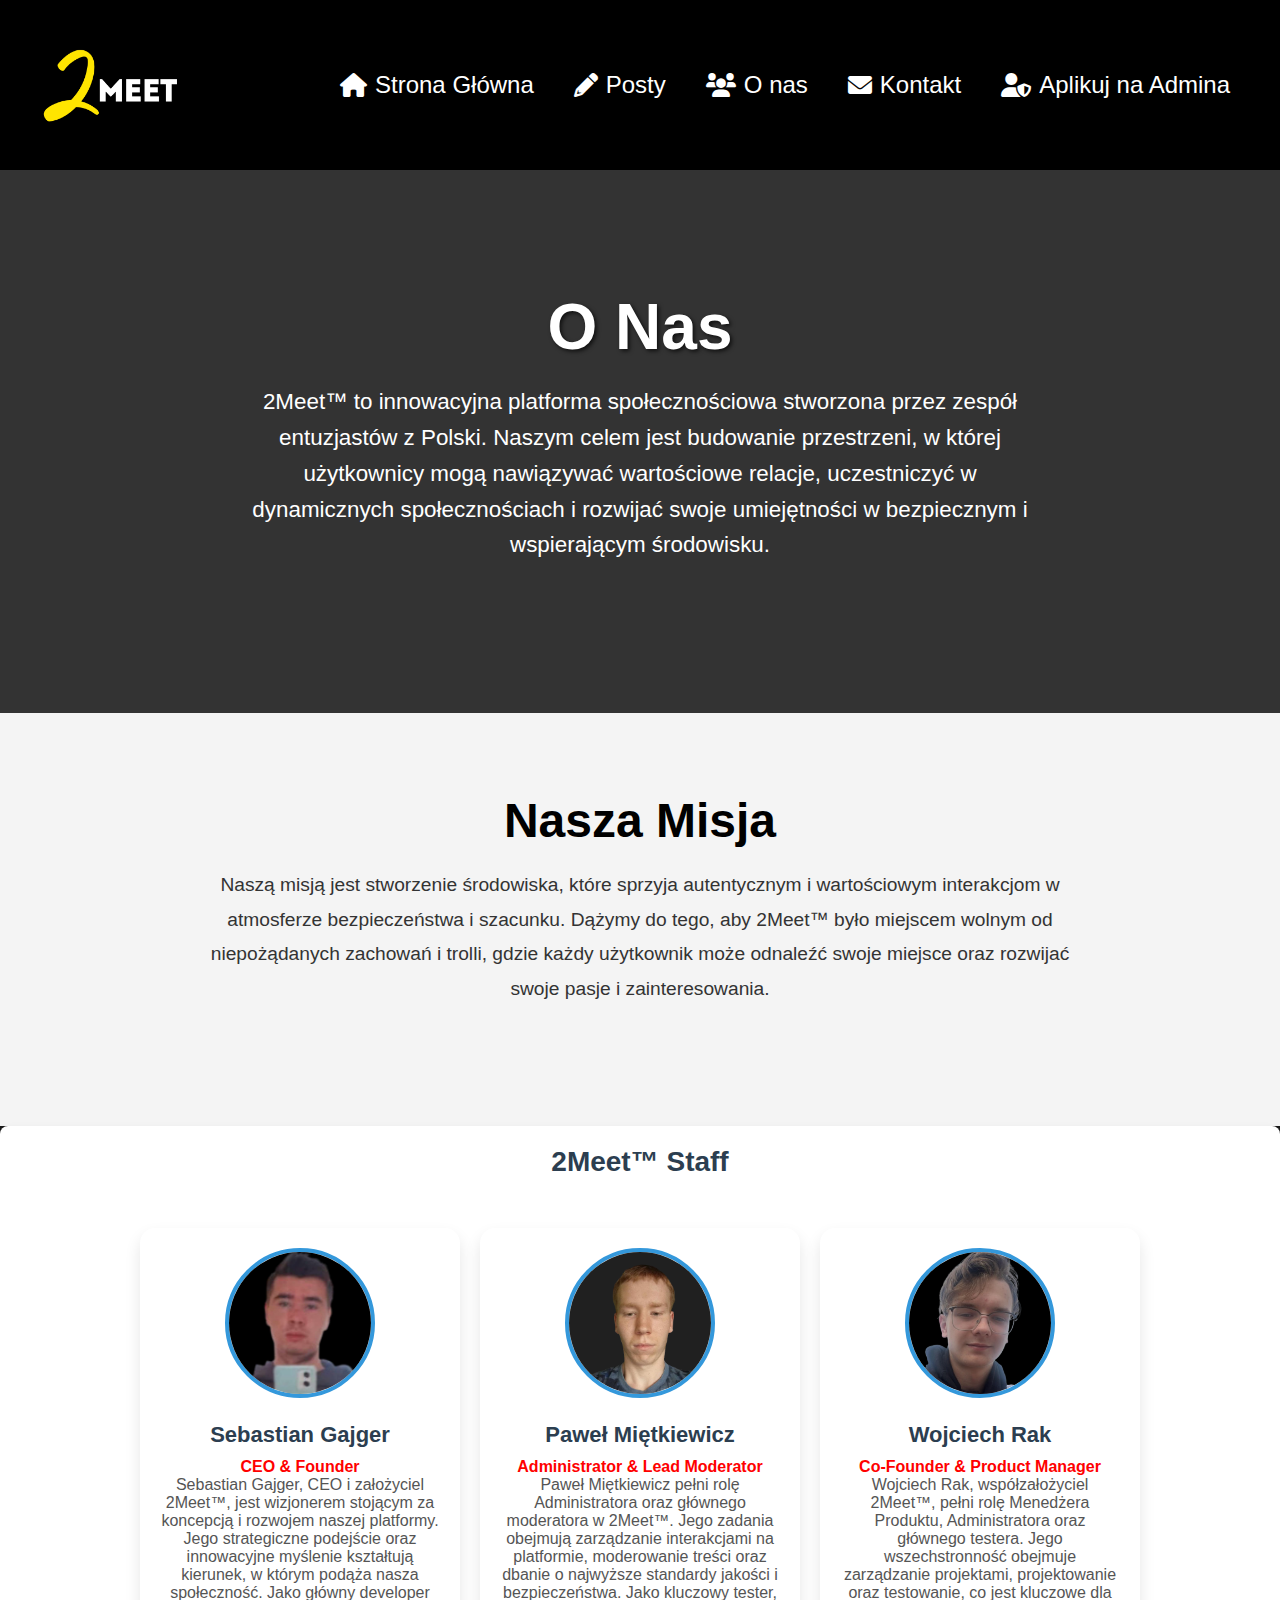
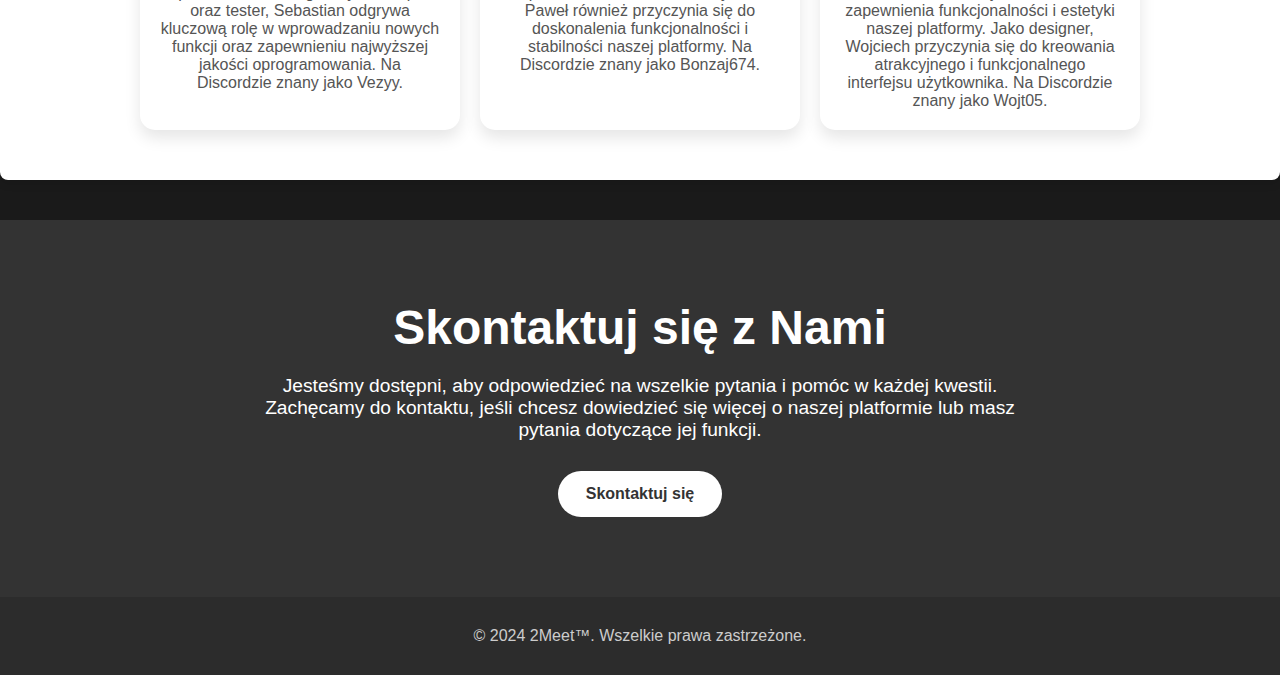
==== About.html @ 6ebbcd2a "About Update" ====
<!DOCTYPE html>
<html lang="pl">

<head>
    <meta charset="UTF-8">
    <meta name="viewport" content="width=device-width, initial-scale=1.0">
    <meta name="description"
        content="2Meet™ to innowacyjna platforma społecznościowa stworzona przez zespół entuzjastów z Polski. Budujemy przestrzeń, gdzie użytkownicy mogą nawiązywać wartościowe relacje i rozwijać swoje umiejętności.">
    <meta name="keywords" content="2Meet, platforma społecznościowa, społeczność, rozwój umiejętności, Polska">
    <title>2Meet™ - O nas</title>
    <link rel="icon" href="IMAGES/2Meet/android-chrome-512x512.png">
    <link rel="stylesheet" href="CSS/2Meet.css">
    <script src="JS/2Meet.js" defer></script>
    <!-- Font Awesome CDN -->
    <link rel="stylesheet" href="https://cdnjs.cloudflare.com/ajax/libs/font-awesome/6.0.0-beta3/css/all.min.css">
</head>

<body>

    <!-- Web Loader -->
    <div id="preloader">
        <div class="spinner"></div>
    </div>

    <header>
        <div class="container">
            <div class="logo-nav-container">
                <img src="IMAGES/2Meet/2Meet.png" alt="Logo 2Meet™" class="logo">
                <nav>
                    <button class="nav-toggle" aria-label="Otwórz menu">
                        <span class="nav-toggle-icon">
                            <i class="fas fa-bars open-icon"></i>
                            <i class="fas fa-times close-icon"></i>
                        </span>
                    </button>
                    <ul class="nav-menu">
                        <li><a href="index.html"><i class="fas fa-home"></i> Strona Główna</a></li>
                        <li><a href="Posts.html"><i class="fas fa-pencil-alt"></i> Posty</a></li>
                        <li><a href="About.html"><i class="fas fa-users"></i> O nas</a></li>
                        <li><a href="Error.html"><i class="fas fa-envelope"></i> Kontakt</a></li>
                        <li><a href="Error.html"><i class="fas fa-user-shield"></i> Aplikuj na Admina</a></li>
                    </ul>
                </nav>
            </div>
        </div>
    </header>

    <main>
        <section class="about-header">
            <h1>O Nas</h1>
            <p>2Meet™ to innowacyjna platforma społecznościowa stworzona przez zespół entuzjastów z Polski. Naszym celem
                jest budowanie przestrzeni, w której użytkownicy mogą nawiązywać wartościowe relacje, uczestniczyć w
                dynamicznych społecznościach i rozwijać swoje umiejętności w bezpiecznym i wspierającym środowisku.</p>
        </section>

        <section class="about-section">
            <h2>Nasza Misja</h2>
            <p>Naszą misją jest stworzenie środowiska, które sprzyja autentycznym i wartościowym interakcjom w
                atmosferze bezpieczeństwa i szacunku. Dążymy do tego, aby 2Meet™ było miejscem wolnym od niepożądanych
                zachowań i trolli, gdzie każdy użytkownik może odnaleźć swoje miejsce oraz rozwijać swoje pasje i
                zainteresowania.</p>
        </section>

        <section class="team">

            <div class="Staff">
                <h2>2Meet™ Staff</h2>
            </div>

            <div class="team-member">
                <img src="IMAGES/2Meet/Authors/Vezyy.png" alt="Sebastian Gajger" title="Sebastian Gajger">
                <h3>Sebastian Gajger</h3>
                <p style="color: red;">CEO & Founder</p>
                <p>Sebastian Gajger, CEO i założyciel 2Meet™, jest wizjonerem stojącym za koncepcją i rozwojem naszej platformy. Jego strategiczne podejście oraz innowacyjne myślenie kształtują kierunek, w którym podąża nasza społeczność. Jako główny developer oraz tester, Sebastian odgrywa kluczową rolę w wprowadzaniu nowych funkcji oraz zapewnieniu najwyższej jakości oprogramowania. Na Discordzie znany jako Vezyy.</p>
            </div>
            
            <div class="team-member">
                <img src="IMAGES/2Meet/Authors/Bonc.png" alt="Paweł Miętkiewicz" title="Paweł Miętkiewicz">
                <h3>Paweł Miętkiewicz</h3>
                <p style="color: red;">Administrator & Lead Moderator</p>
                <p>Paweł Miętkiewicz pełni rolę Administratora oraz głównego moderatora w 2Meet™. Jego zadania obejmują zarządzanie interakcjami na platformie, moderowanie treści oraz dbanie o najwyższe standardy jakości i bezpieczeństwa. Jako kluczowy tester, Paweł również przyczynia się do doskonalenia funkcjonalności i stabilności naszej platformy. Na Discordzie znany jako Bonzaj674.</p>
            </div>
            
            <div class="team-member">
                <img src="IMAGES/2Meet/Authors/Wojt05.png" alt="Wojciech Rak" title="Wojciech Rak">
                <h3>Wojciech Rak</h3>
                <p style="color: red;">Co-Founder & Product Manager</p>
                <p>Wojciech Rak, współzałożyciel 2Meet™, pełni rolę Menedżera Produktu, Administratora oraz głównego testera. Jego wszechstronność obejmuje zarządzanie projektami, projektowanie oraz testowanie, co jest kluczowe dla zapewnienia funkcjonalności i estetyki naszej platformy. Jako designer, Wojciech przyczynia się do kreowania atrakcyjnego i funkcjonalnego interfejsu użytkownika. Na Discordzie znany jako Wojt05.</p>
            </div>
            
        </section>

        <section class="contact">
            <h2>Skontaktuj się z Nami</h2>
            <p>Jesteśmy dostępni, aby odpowiedzieć na wszelkie pytania i pomóc w każdej kwestii. Zachęcamy do kontaktu,
                jeśli chcesz dowiedzieć się więcej o naszej platformie lub masz pytania dotyczące jej funkcji.</p>
            <a href="Error.html" class="btn-primary">Skontaktuj się</a>
        </section>
    </main>

    <footer>
        <div class="container">
            <div class="footer-content">
                <p>&copy; 2024 2Meet™. Wszelkie prawa zastrzeżone.</p>
            </div>
        </div>
    </footer>
</body>

</html>
---- CSS/2Meet.css ----
@keyframes pulse {
    0% {
        transform: scale(1);
        opacity: 0.8;
    }

    50% {
        transform: scale(1.05);
        opacity: 1;
    }

    100% {
        transform: scale(1);
        opacity: 0.8;
    }
}

.logo {
    max-width: 140px;
    border-radius: 15px;
    /* Zaokrąglenie rogów logo */
    box-shadow: 0 4px 8px rgba(0, 0, 0, 0.3);
    /* Cień dla logo */
    margin-left: 20px;
    /* Odstęp od lewej krawędzi */
    animation: pulse 2s infinite;
    /* Dodanie animacji pulsowania */
}


/* Resetowanie marginesów i paddingów */
* {
    margin: 0;
    padding: 0;
    box-sizing: border-box;
}

body {
    font-family: 'Segoe UI', Tahoma, Geneva, Verdana, sans-serif;
    color: #fff;
    background-color: #1a1a1a;
}

/* Header */
header {
    background-color: #000000;
    /* Czerwony kolor */
    padding: 15px 20px;
    /* Dodano padding z lewej i prawej strony */
    color: #fff;
    position: relative;
}

.logo-nav-container {
    display: flex;
    align-items: center;
    justify-content: space-between;
}

.logo {
    max-width: 140px;
    border-radius: 15px;
    /* Zaokrąglenie rogów logo */
    box-shadow: 0 4px 8px rgba(0, 0, 0, 0.3);
    /* Cień dla logo */
    margin-left: 20px;
    /* Odstęp od lewej krawędzi */
}

nav {
    position: relative;
}

.nav-toggle {
    display: none;
    background: none;
    border: none;
    cursor: pointer;
    padding: 10px;
    font-size: 1.5em;
    color: #fff;
    transition: color 0.3s ease;
}

.nav-toggle:hover {
    color: #ff3b3b;
    /* Kolor ikony przy najechaniu */
}

.nav-toggle-icon {
    display: flex;
    align-items: center;
    justify-content: center;
    width: 40px;
    height: 40px;
}

.nav-menu {
    display: flex;
    gap: 20px;
    list-style: none;
}

.nav-menu li {
    margin: 0;
}

.nav-menu a {
    color: #fff;
    text-decoration: none;
    font-weight: 500;
    display: flex;
    align-items: center;
    gap: 8px;
    transition: color 0.3s ease, background-color 0.3s ease;
    padding: 10px;
    border-radius: 8px;
}

.nav-menu a:hover {
    color: #fff;
    background-color: rgba(255, 255, 255, 0.2);
}

/* Hero Section */
.hero {
    background-image: url('../IMAGES/hero-bg.jpg');
    /* Dodaj własne tło */
    background-size: cover;
    background-position: center;
    color: #fff;
    text-align: center;
    padding: 100px 20px;
    position: relative;
    overflow: hidden;
}

.hero-content h1 {
    font-size: 3.5em;
    margin-bottom: 20px;
    font-weight: 700;
}

.hero-content p {
    font-size: 1.3em;
    margin-bottom: 30px;
    line-height: 1.5;
}

.btn-primary {
    background-color: #e50914;
    color: #fff;
    padding: 15px 30px;
    text-decoration: none;
    border-radius: 50px;
    font-weight: 600;
    transition: background-color 0.3s ease, transform 0.3s ease;
}

.btn-primary:hover {
    background-color: #b7082f;
    transform: scale(1.05);
}

/* Features Section */
.features {
    padding: 60px 20px;
    background-color: #2c2c2c;
}

.features .feature {
    margin-bottom: 40px;
    padding: 30px;
    background-color: #3d3d3d;
    border-radius: 15px;
    transition: background-color 0.3s ease, transform 0.3s ease;
}

.features .feature img {
    width: 100%;
    height: auto;
    border-radius: 15px;
    margin-bottom: 20px;
}

.features h2 {
    color: #e50914;
    margin-bottom: 15px;
    font-size: 1.8em;
}

.features .feature:hover {
    background-color: #4d4d4d;
    transform: translateY(-5px);
}

/* CTA Section */
.cta {
    background-color: #e50914;
    color: #fff;
    text-align: center;
    padding: 60px 20px;
}

.cta a {
    background-color: #fff;
    color: #e50914;
    padding: 12px 24px;
    text-decoration: none;
    border-radius: 50px;
    font-weight: 600;
    transition: background-color 0.3s ease, transform 0.3s ease;
}

.cta a:hover {
    background-color: #f5f5f5;
    transform: scale(1.05);
}

/* Footer */
footer {
    background-color: #2c2c2c;
    color: #ccc;
    text-align: center;
    padding: 30px 20px;
}

.footer-content {
    max-width: 1200px;
    margin: 0 auto;
}

footer a {
    color: #e50914;
    text-decoration: none;
}

footer a:hover {
    text-decoration: underline;
}

/* Nav Toggle Styles */
.nav-toggle {
    display: block;
    background: none;
    border: none;
    cursor: pointer;
    padding: 10px;
    font-size: 1.5em;
    color: #fff;
    transition: color 0.3s ease;
    position: relative;
    z-index: 1001;
    /* Nad innymi elementami */
}

.nav-toggle .close-icon {
    display: none;
}

.nav-toggle.active .open-icon {
    display: none;
}

.nav-toggle.active .close-icon {
    display: inline;
}

/* Fullscreen Menu */
.nav-menu {
    display: none;
    flex-direction: column;
    gap: 10px;
    background-color: rgba(0, 0, 0, 0.9);
    position: fixed;
    top: 0;
    left: 0;
    width: 100%;
    height: 100%;
    justify-content: center;
    align-items: center;
    border-radius: 0;
    padding: 20px;
    box-shadow: none;
    transition: opacity 0.3s ease, transform 0.3s ease;
    opacity: 0;
    transform: translateY(-20px);
    z-index: 1000;
}

.nav-menu.active {
    display: flex;
    opacity: 1;
    transform: translateY(0);
}

.nav-menu a {
    color: #fff;
    text-decoration: none;
    font-weight: 500;
    display: flex;
    align-items: center;
    gap: 8px;
    transition: color 0.3s ease;
    padding: 10px;
    font-size: 1.5em;
}

.nav-menu a:hover {
    color: #ffeb3b;
}

/* Responsywność */
@media (min-width: 769px) {
    .nav-menu {
        display: flex;
        flex-direction: row;
        background-color: transparent;
        position: relative;
        width: auto;
        height: auto;
        justify-content: flex-end;
        align-items: center;
        opacity: 1;
        transform: none;
        box-shadow: none;
        gap: 20px;
    }

    .nav-toggle {
        display: none;
    }
}

/* ******************************************************************************************* */
/* Post Website */
/* ******************************************************************************************* */

/* Post Section */
.posts {
    padding: 60px 20px;
    background-color: #2c2c2c;
    color: #fff;
}

.posts h1 {
    text-align: center;
    font-size: 2.5em;
    margin-bottom: 40px;
    color: #e50914;
}

.post {
    background-color: #3d3d3d;
    border-radius: 10px;
    padding: 20px;
    margin-bottom: 20px;
    box-shadow: 0 4px 8px rgba(0, 0, 0, 0.3);
    transition: background-color 0.3s ease, transform 0.3s ease;
}

.post:hover {
    background-color: #4d4d4d;
    transform: translateY(-5px);
}

.post-header {
    display: flex;
    align-items: center;
    margin-bottom: 15px;
}

.post-header .avatar {
    width: 50px;
    height: 50px;
    border-radius: 50%;
    margin-right: 15px;
}

.post-header h2 {
    font-size: 1.2em;
    margin-bottom: 5px;
    color: #fff;
}

.post-header p {
    font-size: 0.9em;
    color: #bbb;
}

.post-content {
    margin-bottom: 15px;
}

.post-content p {
    font-size: 1em;
    line-height: 1.6;
}

.post-footer {
    display: flex;
    justify-content: flex-end;
    gap: 15px;
}

/* Style dla linków jako przyciski */
.btn-link {
    display: inline-flex;
    align-items: center;
    background-color: #e50914; /* Kolor przycisku */
    color: #fff;
    text-decoration: none;
    padding: 10px 20px;
    border-radius: 5px;
    font-size: 1em;
    font-weight: 600;
    transition: background-color 0.3s ease, transform 0.3s ease;
    margin: 5px;
    text-align: center;
    border: none;
}

.btn-link i.icon {
    font-size: 1.2em; /* Zwiększa rozmiar ikony */
    margin-right: 8px; /* Odstęp między ikoną a tekstem */
    transition: color 0.3s ease;
}

.btn-link:hover {
    background-color: #b7082f; /* Kolor przycisku przy najechaniu */
    transform: scale(1.05);
}

.btn-link:hover i.icon {
    color: #ffeb3b; /* Kolor ikony przy najechaniu */
}

/* ******************************************************************************************* */
/* Loading Website */
/* ******************************************************************************************* */

/* Stylizacja preloadera */
#preloader {
    position: fixed;
    top: 0;
    left: 0;
    width: 100%;
    height: 100%;
    background-color: #1a1a1a; /* Tło preloadera */
    display: flex;
    align-items: center;
    justify-content: center;
    z-index: 1000; /* Zapewnia, że preloader jest na wierzchu */
}

/* Animacja spinnera */
.spinner {
    border: 8px solid #f3f3f3; /* Kolor tła spinnera */
    border-top: 8px solid #e50914; /* Kolor obwódki spinnera */
    border-radius: 50%;
    width: 50px;
    height: 50px;
    animation: spin 1s linear infinite;
}

/* Animacja spinnera */
@keyframes spin {
    0% { transform: rotate(0deg); }
    100% { transform: rotate(360deg); }
}

/* ******************************************************************************************* */
/* O nas */
/* ******************************************************************************************* */

/* Nagłówek strony O nas */
.about-header {
    background: #333; /* Ciemny szary background */
    color: #fff;
    text-align: center;
    padding: 120px 20px;
    position: relative;
}

.about-header h1 {
    font-size: 4em;
    margin-bottom: 20px;
    font-weight: 700;
    text-shadow: 2px 2px 4px rgba(0, 0, 0, 0.7);
}

.about-header p {
    font-size: 1.4em;
    margin: 0 auto 30px auto;
    line-height: 1.6;
    max-width: 800px;
    padding: 0 10px;
}

/* Sekcje O nas */
.about-section {
    padding: 80px 20px;
    background-color: #f4f4f4; /* Jasny szary background */
    color: #333;
    text-align: center;
}

.about-section h2 {
    font-size: 3em;
    margin-bottom: 20px;
    color: #000; /* Czarny tekst */
}

.about-section p {
    font-size: 1.2em;
    line-height: 1.8;
    margin: 0 auto 40px auto;
    max-width: 900px;
    padding: 0 15px;
}

/* Sekcja zespołu */
.team {
    display: flex;
    flex-wrap: wrap;
    gap: 20px;
    justify-content: center;
    padding: 40px 20px;
    background-color: #f4f4f4; /* Jasny szary background */
}

.team-member {
    background-color: #fff;
    border-radius: 15px;
    padding: 20px;
    text-align: center;
    flex: 1;
    max-width: 320px;
    box-shadow: 0 8px 16px rgba(0, 0, 0, 0.1);
    transition: transform 0.3s ease, box-shadow 0.3s ease;
}

.team-member:hover {
    transform: translateY(-10px);
    box-shadow: 0 12px 24px rgba(0, 0, 0, 0.2);
}

.team-member img {
    width: 120px;
    height: 120px;
    border-radius: 50%;
    margin-bottom: 15px;
    border: 4px solid #333; /* Ciemnoszare obramowanie */
}

.team-member h3 {
    font-size: 1.6em;
    margin-bottom: 10px;
    color: #000; /* Czarny tekst */
}

.team-member p {
    font-size: 1.1em;
    color: #666; /* Ciemnoszary tekst */
}

/* Sekcja kontaktowa */
.contact {
    text-align: center;
    padding: 80px 20px;
    background-color: #333; /* Ciemny szary background */
    color: #fff;
}

.contact h2 {
    font-size: 3em;
    margin-bottom: 20px;
}

.contact p {
    font-size: 1.2em;
    margin: 0 auto 30px auto;
    max-width: 800px;
    padding: 0 15px;
}

.contact a {
    background-color: #fff;
    color: #333; /* Ciemnoszary tekst */
    padding: 14px 28px;
    text-decoration: none;
    border-radius: 50px;
    font-weight: 600;
    transition: background-color 0.3s ease, transform 0.3s ease;
    display: inline-block;
}

.contact a:hover {
    background-color: #f5f5f5; /* Bardziej szary background przy hoverze */
    transform: scale(1.05);
}

/* Stylizacja sekcji zespołu */

.Staff{
    width: 100%;
}

.team {
    margin-bottom: 40px;
    padding: 20px;
    background-color: #ffffff;
    border-radius: 8px;
    box-shadow: 0 4px 8px rgba(0, 0, 0, 0.1);
}

.team h2 {
    font-size: 28px;
    color: #2c3e50;
    text-align: center;
    margin-bottom: 30px;
}

.team-member {
    margin-bottom: 30px;
    text-align: center;
}

.team-member img {
    width: 150px;
    height: 150px;
    border-radius: 50%;
    object-fit: cover;
    margin-bottom: 10px;
    border: 4px solid #3498db; /* Opcjonalne: dodaje obramowanie do zdjęć */
}

.team-member h3 {
    font-size: 22px;
    margin: 10px 0;
    color: #2c3e50;
}

.team-member p {
    font-size: 16px;
    color: #555;
    max-width: 600px;
    margin: 0 auto;
}

.team-member p[style*="color: red;"] {
    color: #e74c3c;
    font-weight: bold;
}
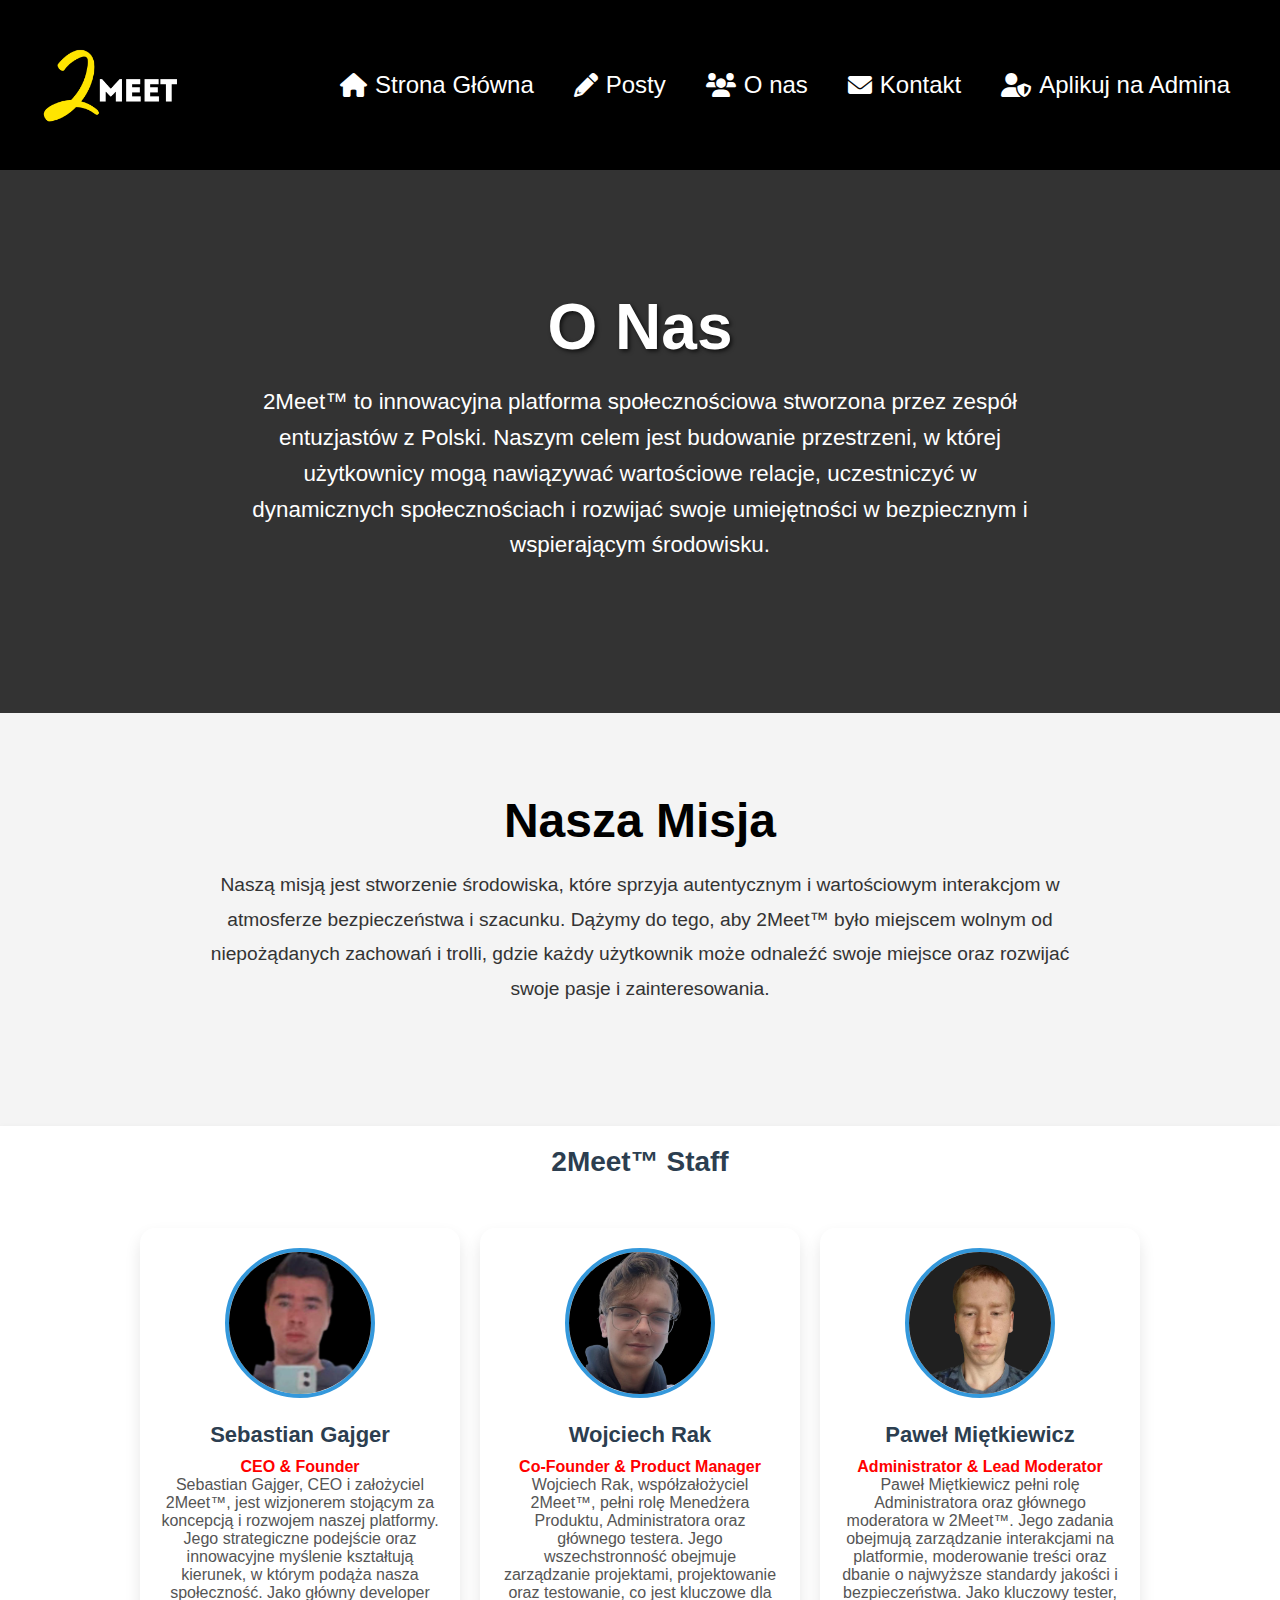
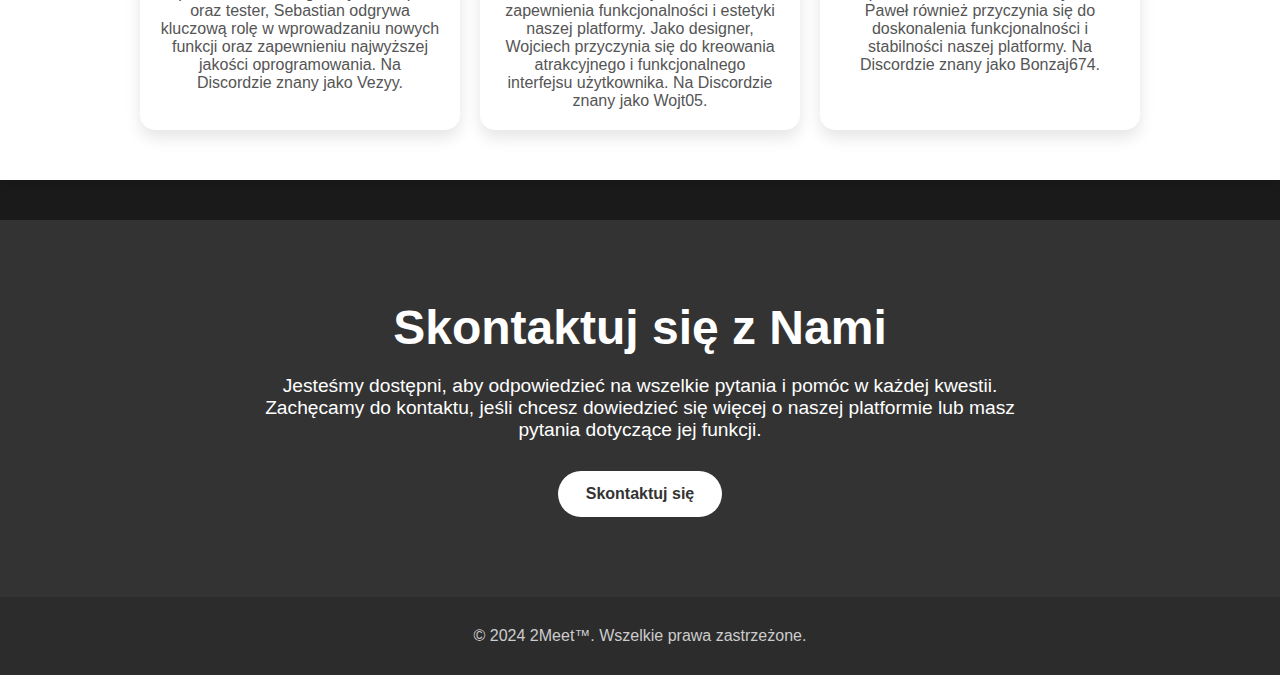
==== commit c76eb836: "Apply Web" ====
--- a/About.html
+++ b/About.html
@@ -38,7 +38,7 @@
                         <li><a href="Posts.html"><i class="fas fa-pencil-alt"></i> Posty</a></li>
                         <li><a href="About.html"><i class="fas fa-users"></i> O nas</a></li>
                         <li><a href="Error.html"><i class="fas fa-envelope"></i> Kontakt</a></li>
-                        <li><a href="Error.html"><i class="fas fa-user-shield"></i> Aplikuj na Admina</a></li>
+                        <li><a href="Apply.html"><i class="fas fa-user-shield"></i> Aplikuj na Admina</a></li>
                     </ul>
                 </nav>
             </div>
@@ -75,17 +75,17 @@
             </div>
             
             <div class="team-member">
+                <img src="IMAGES/2Meet/Authors/Wojt05.png" alt="Wojciech Rak" title="Wojciech Rak">
+                <h3>Wojciech Rak</h3>
+                <p style="color: red;">Co-Founder & Product Manager</p>
+                <p>Wojciech Rak, współzałożyciel 2Meet™, pełni rolę Menedżera Produktu, Administratora oraz głównego testera. Jego wszechstronność obejmuje zarządzanie projektami, projektowanie oraz testowanie, co jest kluczowe dla zapewnienia funkcjonalności i estetyki naszej platformy. Jako designer, Wojciech przyczynia się do kreowania atrakcyjnego i funkcjonalnego interfejsu użytkownika. Na Discordzie znany jako Wojt05.</p>
+            </div>
+
+            <div class="team-member">
                 <img src="IMAGES/2Meet/Authors/Bonc.png" alt="Paweł Miętkiewicz" title="Paweł Miętkiewicz">
                 <h3>Paweł Miętkiewicz</h3>
                 <p style="color: red;">Administrator & Lead Moderator</p>
                 <p>Paweł Miętkiewicz pełni rolę Administratora oraz głównego moderatora w 2Meet™. Jego zadania obejmują zarządzanie interakcjami na platformie, moderowanie treści oraz dbanie o najwyższe standardy jakości i bezpieczeństwa. Jako kluczowy tester, Paweł również przyczynia się do doskonalenia funkcjonalności i stabilności naszej platformy. Na Discordzie znany jako Bonzaj674.</p>
-            </div>
-            
-            <div class="team-member">
-                <img src="IMAGES/2Meet/Authors/Wojt05.png" alt="Wojciech Rak" title="Wojciech Rak">
-                <h3>Wojciech Rak</h3>
-                <p style="color: red;">Co-Founder & Product Manager</p>
-                <p>Wojciech Rak, współzałożyciel 2Meet™, pełni rolę Menedżera Produktu, Administratora oraz głównego testera. Jego wszechstronność obejmuje zarządzanie projektami, projektowanie oraz testowanie, co jest kluczowe dla zapewnienia funkcjonalności i estetyki naszej platformy. Jako designer, Wojciech przyczynia się do kreowania atrakcyjnego i funkcjonalnego interfejsu użytkownika. Na Discordzie znany jako Wojt05.</p>
             </div>
             
         </section>
@@ -94,7 +94,7 @@
             <h2>Skontaktuj się z Nami</h2>
             <p>Jesteśmy dostępni, aby odpowiedzieć na wszelkie pytania i pomóc w każdej kwestii. Zachęcamy do kontaktu,
                 jeśli chcesz dowiedzieć się więcej o naszej platformie lub masz pytania dotyczące jej funkcji.</p>
-            <a href="Error.html" class="btn-primary">Skontaktuj się</a>
+            <a href="Apply.html" class="btn-primary">Skontaktuj się</a>
         </section>
     </main>
 
--- a/CSS/2Meet.css
+++ b/CSS/2Meet.css
@@ -610,7 +610,6 @@
     margin-bottom: 40px;
     padding: 20px;
     background-color: #ffffff;
-    border-radius: 8px;
     box-shadow: 0 4px 8px rgba(0, 0, 0, 0.1);
 }
 
@@ -652,3 +651,39 @@
     color: #e74c3c;
     font-weight: bold;
 }
+
+/* Sekcja aplikacji */
+.application-header {
+    text-align: center;
+    padding: 60px 20px;
+    background-color: #333;
+}
+
+.application-header h1 {
+    font-size: 2.5em;
+    margin-bottom: 20px;
+}
+
+.application-header p {
+    font-size: 1.2em;
+    margin-bottom: 30px;
+}
+
+iframe {
+    width: 100%;
+    height: 80vh; /* Adjust the height as needed */
+    border: none;
+    margin: 0 auto;
+    display: block;
+}
+
+/* Responsive styling */
+@media (max-width: 768px) {
+    .application-header h1 {
+        font-size: 2em;
+    }
+
+    .application-header p {
+        font-size: 1em;
+    }
+}
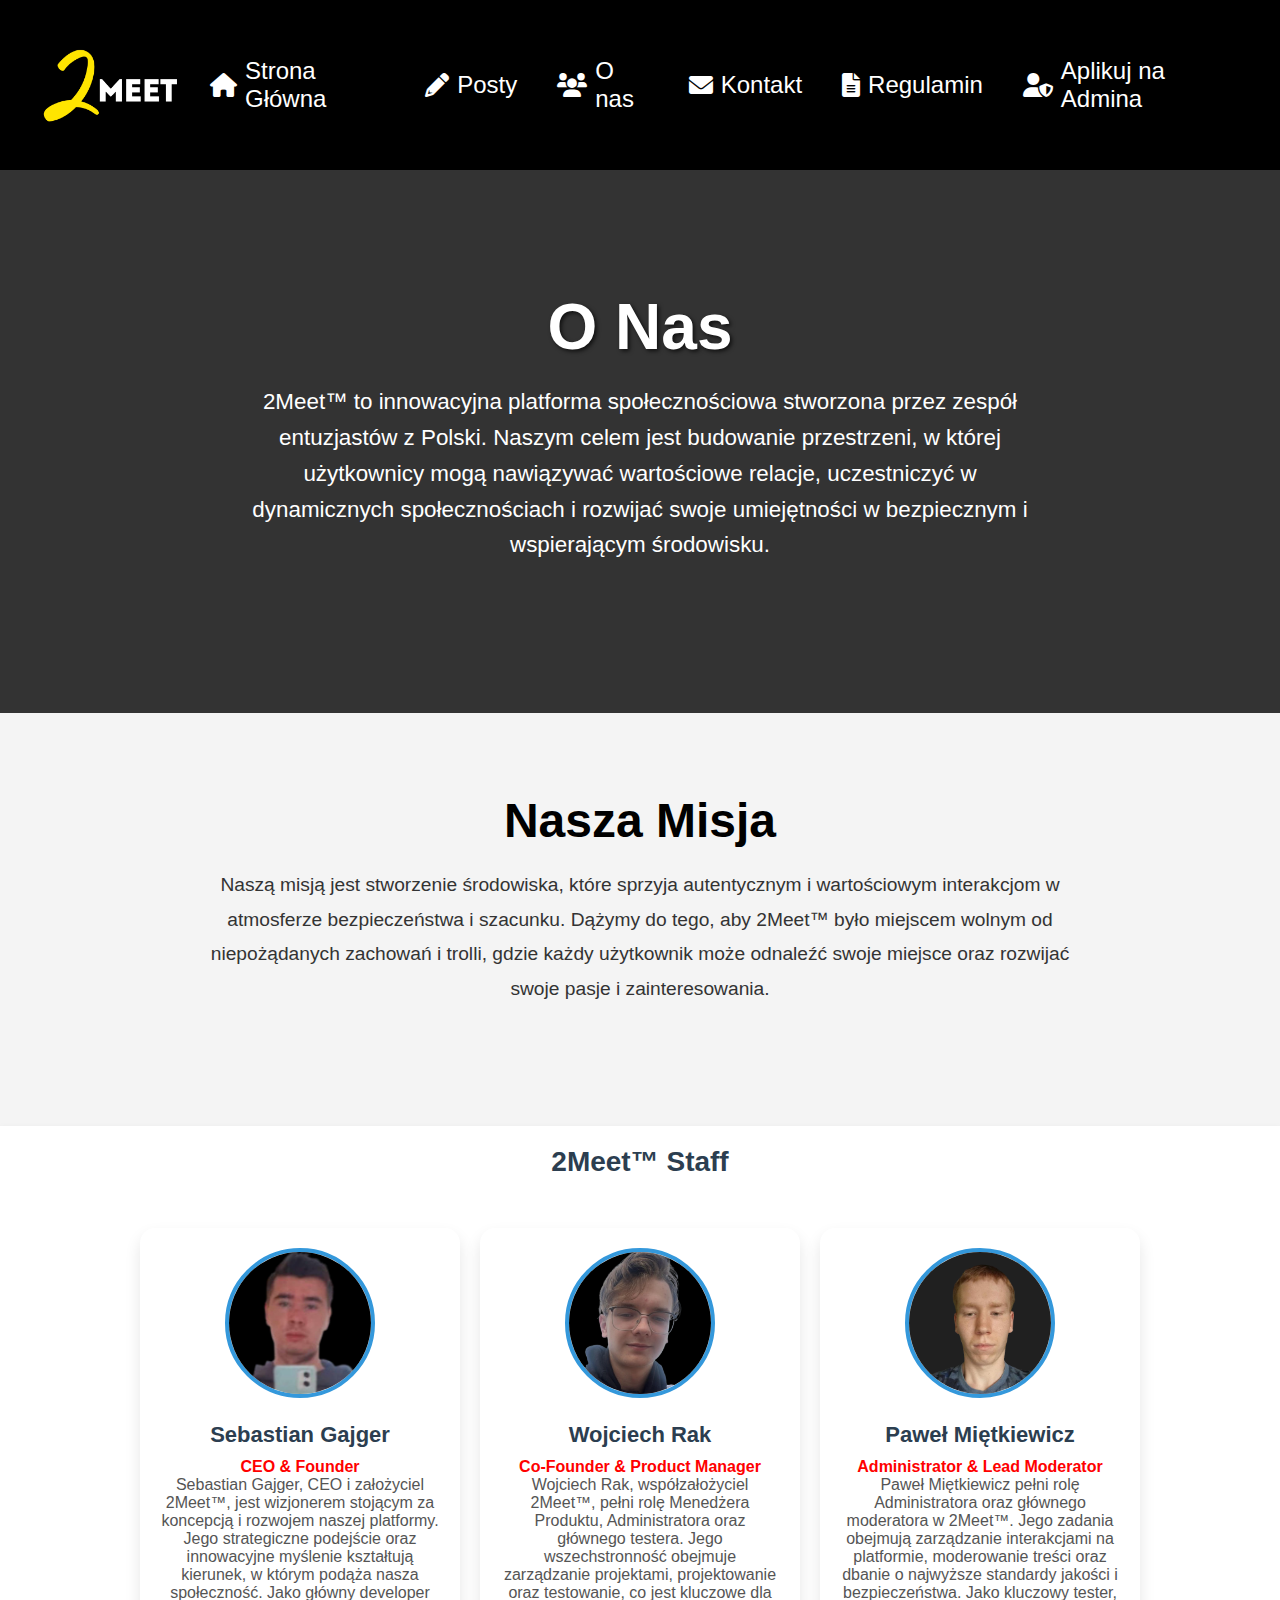
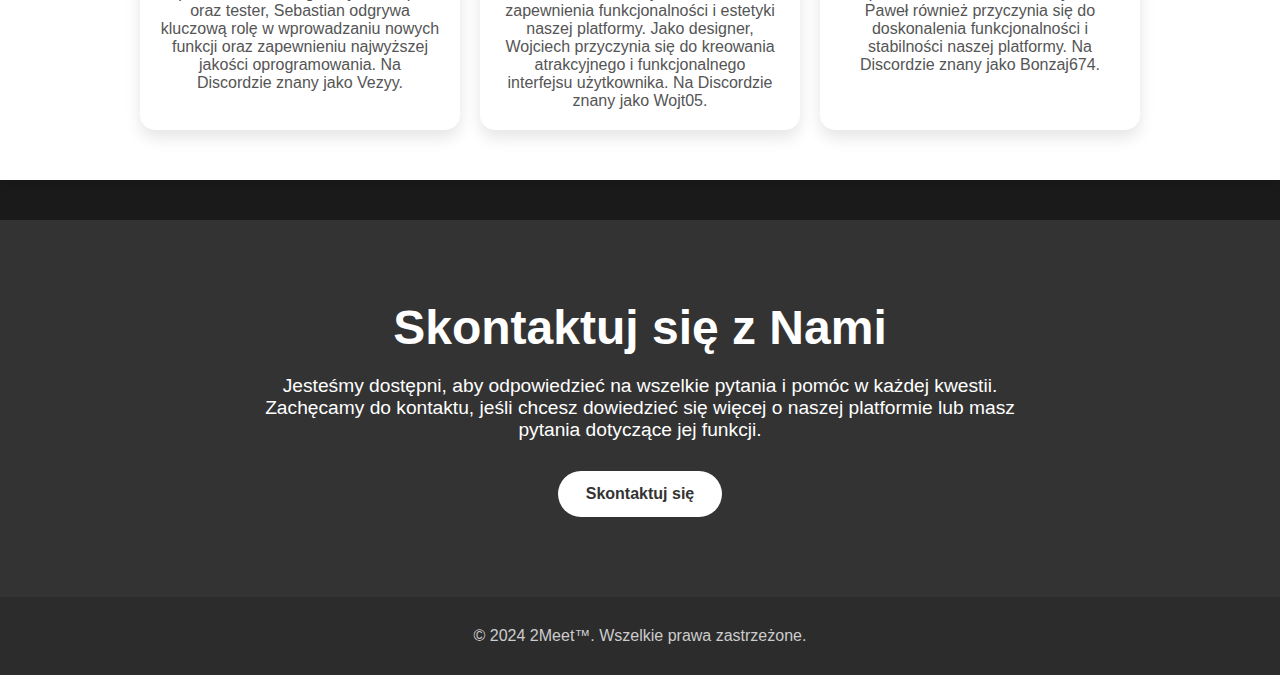
==== commit 299b376a: "Rules Page Add & Scroll BTN" ====
--- a/About.html
+++ b/About.html
@@ -22,6 +22,11 @@
         <div class="spinner"></div>
     </div>
 
+        <!-- Przycisk powrotu do góry -->
+<button id="backToTop" title="Wróć do góry">
+    <i class="fas fa-chevron-up"></i>
+</button>
+
     <header>
         <div class="container">
             <div class="logo-nav-container">
@@ -38,6 +43,7 @@
                         <li><a href="Posts.html"><i class="fas fa-pencil-alt"></i> Posty</a></li>
                         <li><a href="About.html"><i class="fas fa-users"></i> O nas</a></li>
                         <li><a href="Error.html"><i class="fas fa-envelope"></i> Kontakt</a></li>
+                        <li><a href="Rules.html"><i class="fas fa-file-alt"></i> Regulamin</a></li>
                         <li><a href="Apply.html"><i class="fas fa-user-shield"></i> Aplikuj na Admina</a></li>
                     </ul>
                 </nav>
--- a/CSS/2Meet.css
+++ b/CSS/2Meet.css
@@ -27,6 +27,18 @@
     /* Dodanie animacji pulsowania */
 }
 
+/* Kontener dla logo */
+.logo-container {
+    display: flex; /* Flexbox na kontenerze logo */
+    justify-content: center; /* Wyśrodkowuje logo poziomo */
+    align-items: center; /* Wyśrodkowuje logo pionowo */
+}
+
+/* Stylizacja logo */
+.Logo2Meet {
+    width: 10em; /* Szerokość logo */
+    height: 10em; /* Wysokość logo */
+}
 
 /* Resetowanie marginesów i paddingów */
 * {
@@ -115,11 +127,14 @@
     transition: color 0.3s ease, background-color 0.3s ease;
     padding: 10px;
     border-radius: 8px;
+    transition: ease-in-out 0.05s;
 }
 
 .nav-menu a:hover {
     color: #fff;
     background-color: rgba(255, 255, 255, 0.2);
+    transform: scale(1.05);
+    transition: ease-in-out 0.05s;
 }
 
 /* Hero Section */
@@ -687,3 +702,116 @@
         font-size: 1em;
     }
 }
+
+/* Data Usage Section */
+.data-usage {
+    background-color: #2a2a2a;
+    padding: 20px;
+    border-radius: 10px;
+    margin: 20px 0;
+}
+
+.data-usage h2 {
+    color: #0d6efd;
+    margin-bottom: 10px;
+}
+
+.data-usage p {
+    margin-bottom: 10px;
+    line-height: 1.5;
+}
+
+/* FAQ Section */
+.faq {
+    background-color: #2a2a2a;
+    padding: 20px;
+    border-radius: 10px;
+    margin: 20px 0;
+}
+
+.faq h2 {
+    color: #0d6efd;
+    margin-bottom: 10px;
+}
+
+.faq p {
+    margin-bottom: 10px;
+    line-height: 1.5;
+}
+
+.faq strong {
+    color: #0d6efd;
+}
+
+/* Stylizacja przycisku powrotu do góry */
+#backToTop {
+    display: none; /* Początkowo ukryty */
+    position: fixed;
+    bottom: 20px;
+    right: 20px;
+    z-index: 100;
+    background-color: #e50914; /* Kolor tła */
+    color: #fff;
+    border: none;
+    outline: none;
+    width: 50px;
+    height: 50px;
+    border-radius: 50%;
+    cursor: pointer;
+    font-size: 18px;
+    transition: opacity 0.3s ease, transform 0.3s ease;
+}
+
+#backToTop:hover {
+    background-color: #b7082f; /* Kolor tła przy najechaniu */
+    transform: scale(1.1);
+}
+
+#backToTop i {
+    font-size: 24px; /* Rozmiar ikony */
+}
+
+/* Regulamin */
+.rules {
+    padding: 60px 20px;
+    background-color: #2c2c2c;
+    color: #fff;
+    min-height: 100vh;
+}
+
+.rules h1 {
+    font-size: 2.5em;
+    margin-bottom: 20px;
+    text-align: center;
+    color: #e50914;
+}
+
+.rules h2 {
+    font-size: 1.8em;
+    margin-top: 30px;
+    margin-bottom: 15px;
+    color: #e50914;
+}
+
+.rules p {
+    font-size: 1.2em;
+    line-height: 1.6;
+    margin-bottom: 20px;
+    max-width: 900px;
+    margin: 0 auto;
+}
+
+/* Responsywność */
+@media (max-width: 768px) {
+    .rules h1 {
+        font-size: 2em;
+    }
+
+    .rules h2 {
+        font-size: 1.5em;
+    }
+
+    .rules p {
+        font-size: 1em;
+    }
+}
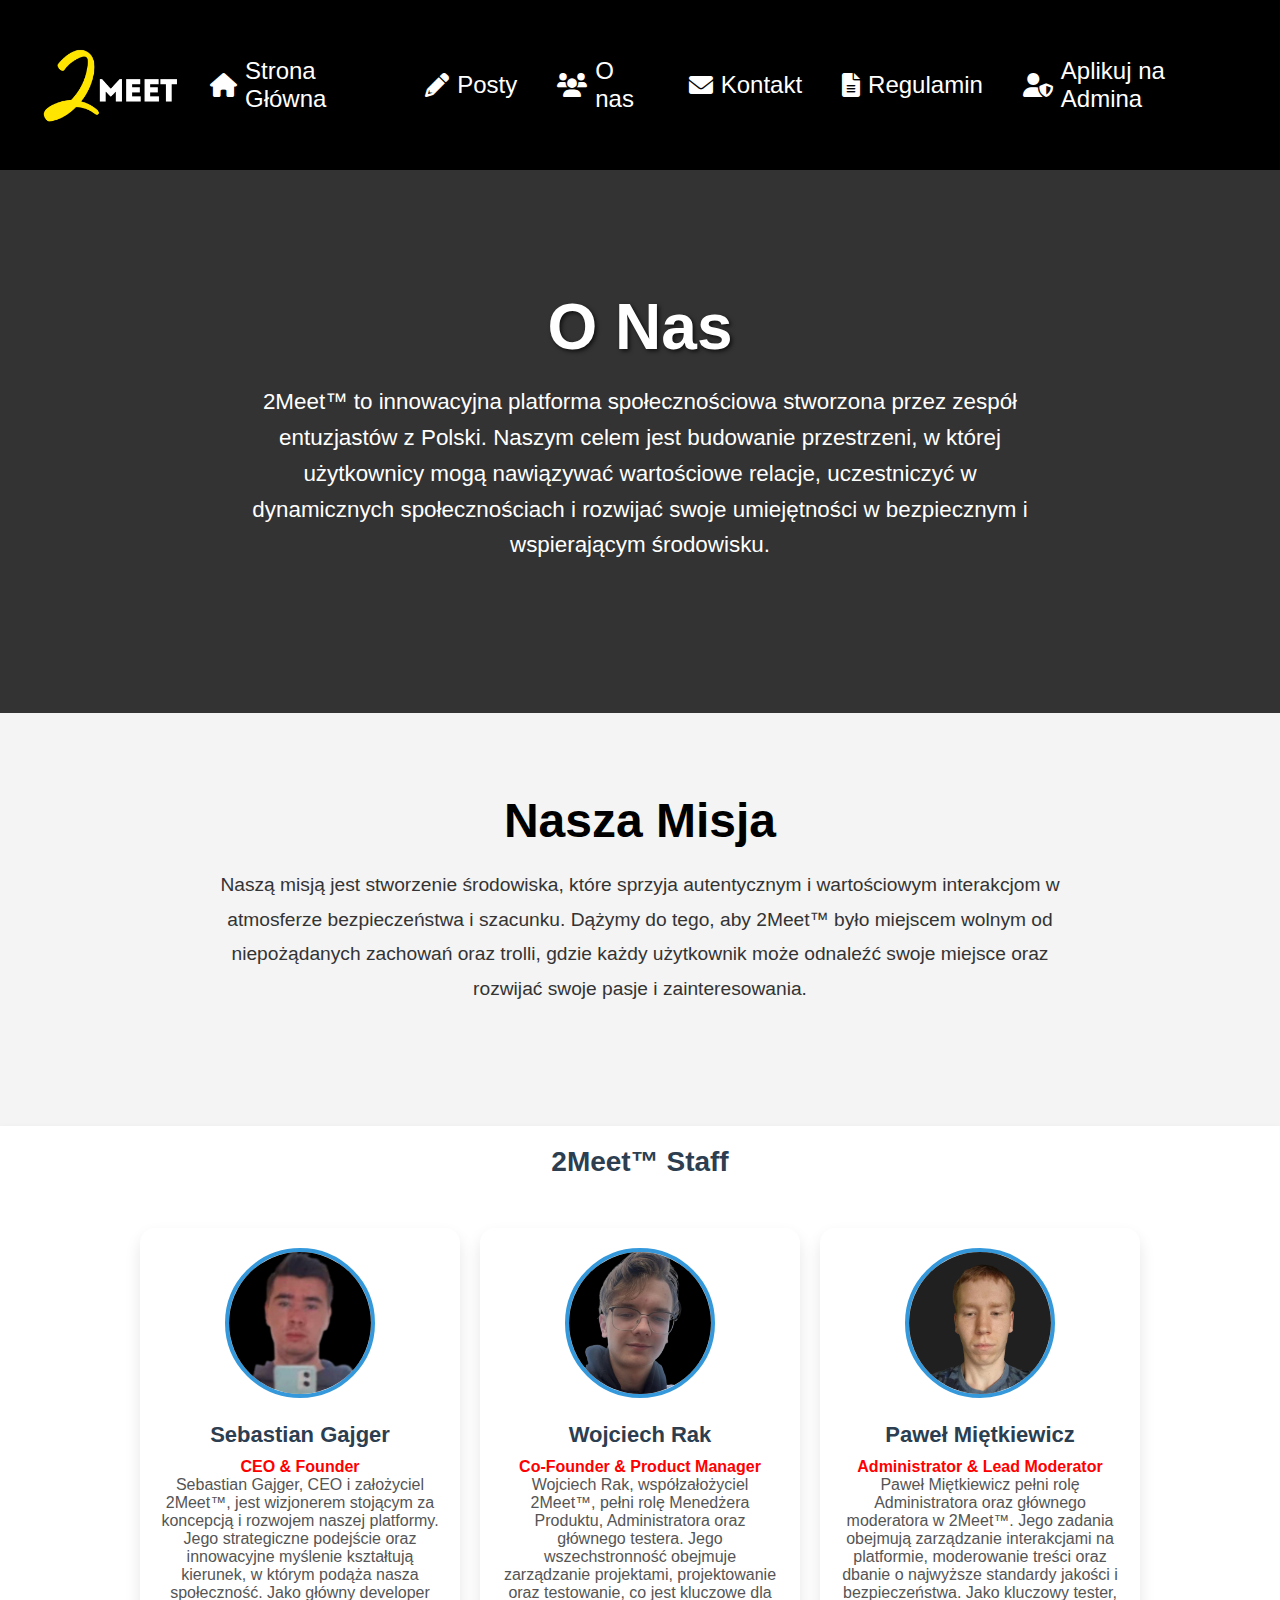
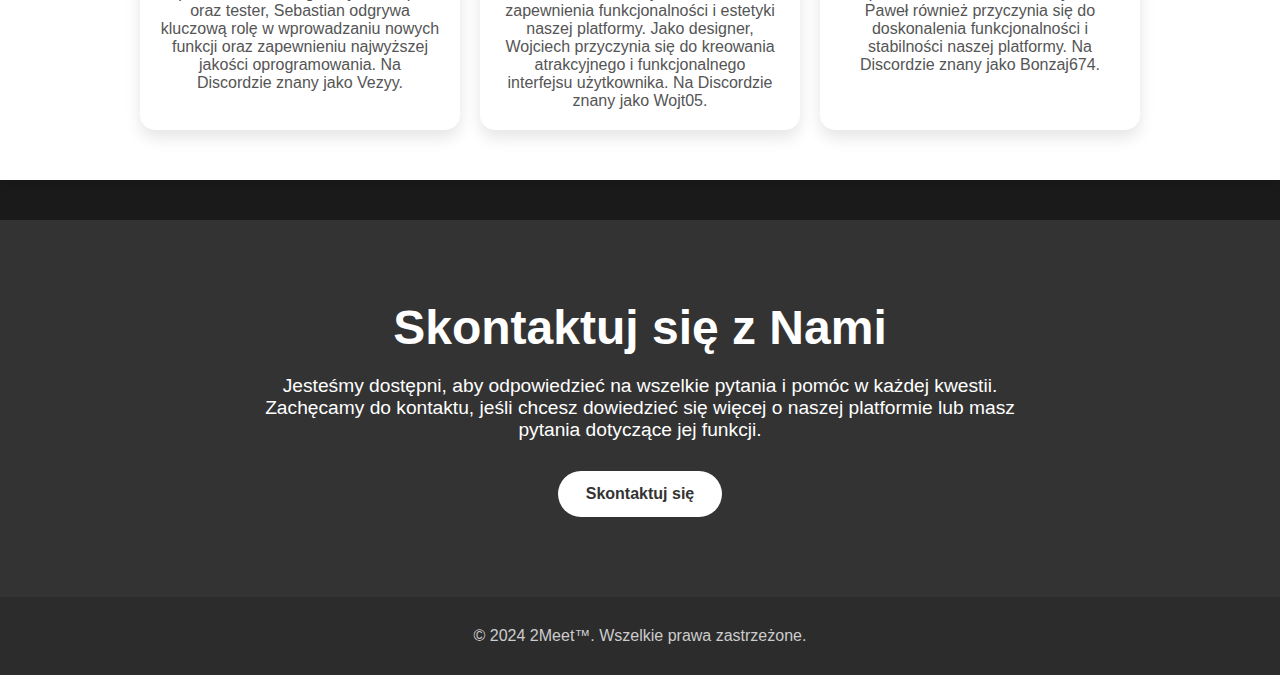
==== commit 4fe5d6f8: "Update About.html" ====
--- a/About.html
+++ b/About.html
@@ -42,7 +42,7 @@
                         <li><a href="index.html"><i class="fas fa-home"></i> Strona Główna</a></li>
                         <li><a href="Posts.html"><i class="fas fa-pencil-alt"></i> Posty</a></li>
                         <li><a href="About.html"><i class="fas fa-users"></i> O nas</a></li>
-                        <li><a href="Error.html"><i class="fas fa-envelope"></i> Kontakt</a></li>
+                        <li><a href="Contact.html"><i class="fas fa-envelope"></i> Kontakt</a></li>
                         <li><a href="Rules.html"><i class="fas fa-file-alt"></i> Regulamin</a></li>
                         <li><a href="Apply.html"><i class="fas fa-user-shield"></i> Aplikuj na Admina</a></li>
                     </ul>
@@ -63,7 +63,7 @@
             <h2>Nasza Misja</h2>
             <p>Naszą misją jest stworzenie środowiska, które sprzyja autentycznym i wartościowym interakcjom w
                 atmosferze bezpieczeństwa i szacunku. Dążymy do tego, aby 2Meet™ było miejscem wolnym od niepożądanych
-                zachowań i trolli, gdzie każdy użytkownik może odnaleźć swoje miejsce oraz rozwijać swoje pasje i
+                zachowań oraz trolli, gdzie każdy użytkownik może odnaleźć swoje miejsce oraz rozwijać swoje pasje i
                 zainteresowania.</p>
         </section>
 
@@ -100,7 +100,7 @@
             <h2>Skontaktuj się z Nami</h2>
             <p>Jesteśmy dostępni, aby odpowiedzieć na wszelkie pytania i pomóc w każdej kwestii. Zachęcamy do kontaktu,
                 jeśli chcesz dowiedzieć się więcej o naszej platformie lub masz pytania dotyczące jej funkcji.</p>
-            <a href="Apply.html" class="btn-primary">Skontaktuj się</a>
+            <a href="Contact.html" class="btn-primary">Skontaktuj się</a>
         </section>
     </main>
 
--- a/CSS/2Meet.css
+++ b/CSS/2Meet.css
@@ -815,3 +815,83 @@
         font-size: 1em;
     }
 }
+
+/* Contact Cards */
+
+/* Kontakt Header */
+.contact-header {
+    background-color: #333;
+    color: #fff;
+    text-align: center;
+    padding: 80px 20px;
+}
+
+.contact-header h1 {
+    font-size: 2.5em;
+    margin-bottom: 20px;
+}
+
+.contact-header p {
+    font-size: 1.2em;
+    max-width: 800px;
+    margin: 0 auto;
+    padding: 0 15px;
+}
+
+/* Kontakt Cards */
+.contact-cards {
+    padding: 60px 20px;
+    background-color: #2c2c2c;
+}
+
+.contact-card {
+    background-color: #3d3d3d;
+    border-radius: 15px;
+    padding: 20px;
+    margin-bottom: 20px;
+    box-shadow: 0 4px 8px rgba(0, 0, 0, 0.3);
+    text-align: center;
+    transition: background-color 0.3s ease, transform 0.3s ease;
+}
+
+.contact-card:hover {
+    background-color: #4d4d4d;
+    transform: translateY(-5px);
+}
+
+.contact-avatar {
+    width: 100px;
+    height: 100px;
+    border-radius: 50%;
+    margin-bottom: 15px;
+    object-fit: cover;
+    border: 4px solid #e50914;
+}
+
+.contact-card h2 {
+    font-size: 1.5em;
+    color: #e50914;
+    margin-bottom: 10px;
+}
+
+.contact-card p {
+    font-size: 1.2em;
+    color: #bbb;
+    margin-bottom: 20px;
+}
+
+.contact-card a {
+    background-color: #e50914;
+    color: #fff;
+    padding: 10px 20px;
+    text-decoration: none;
+    border-radius: 50px;
+    font-weight: 600;
+    transition: background-color 0.3s ease, transform 0.3s ease;
+}
+
+.contact-card a:hover {
+    background-color: #b7082f;
+    transform: scale(1.05);
+}
+
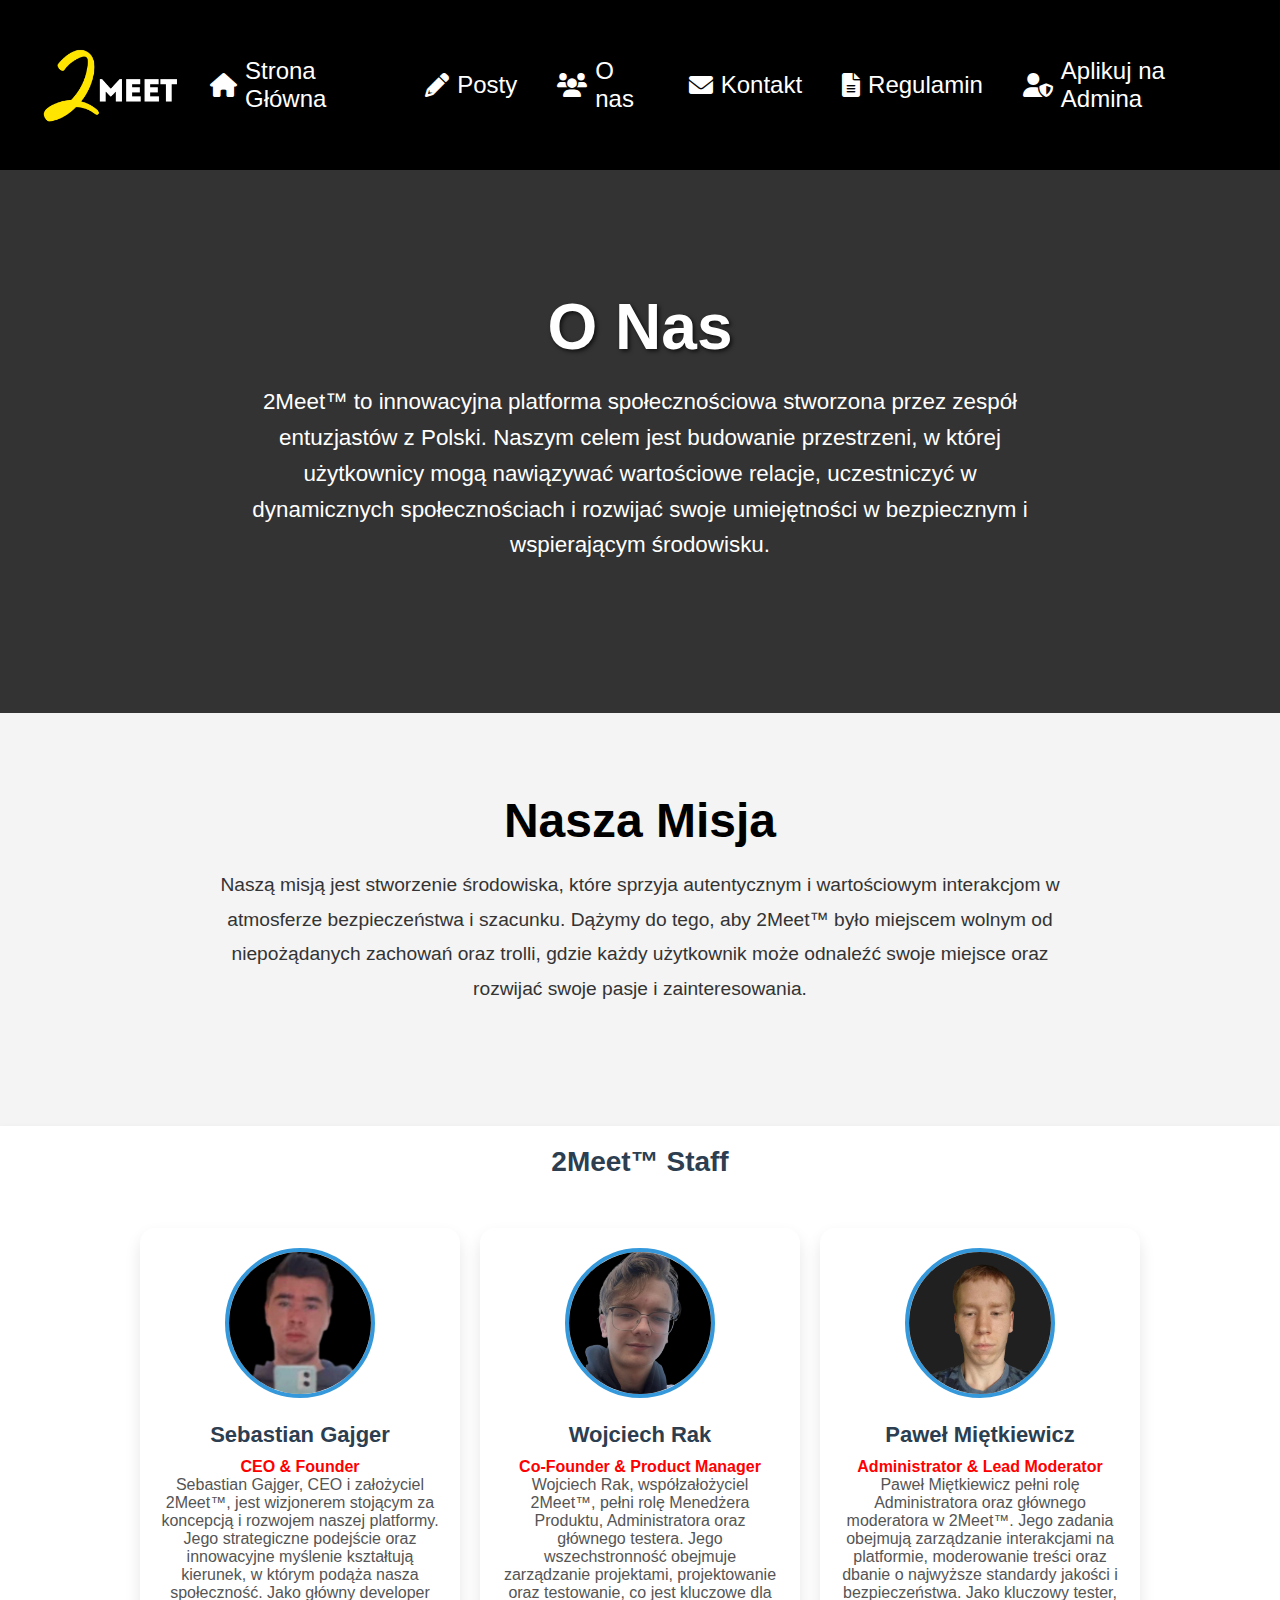
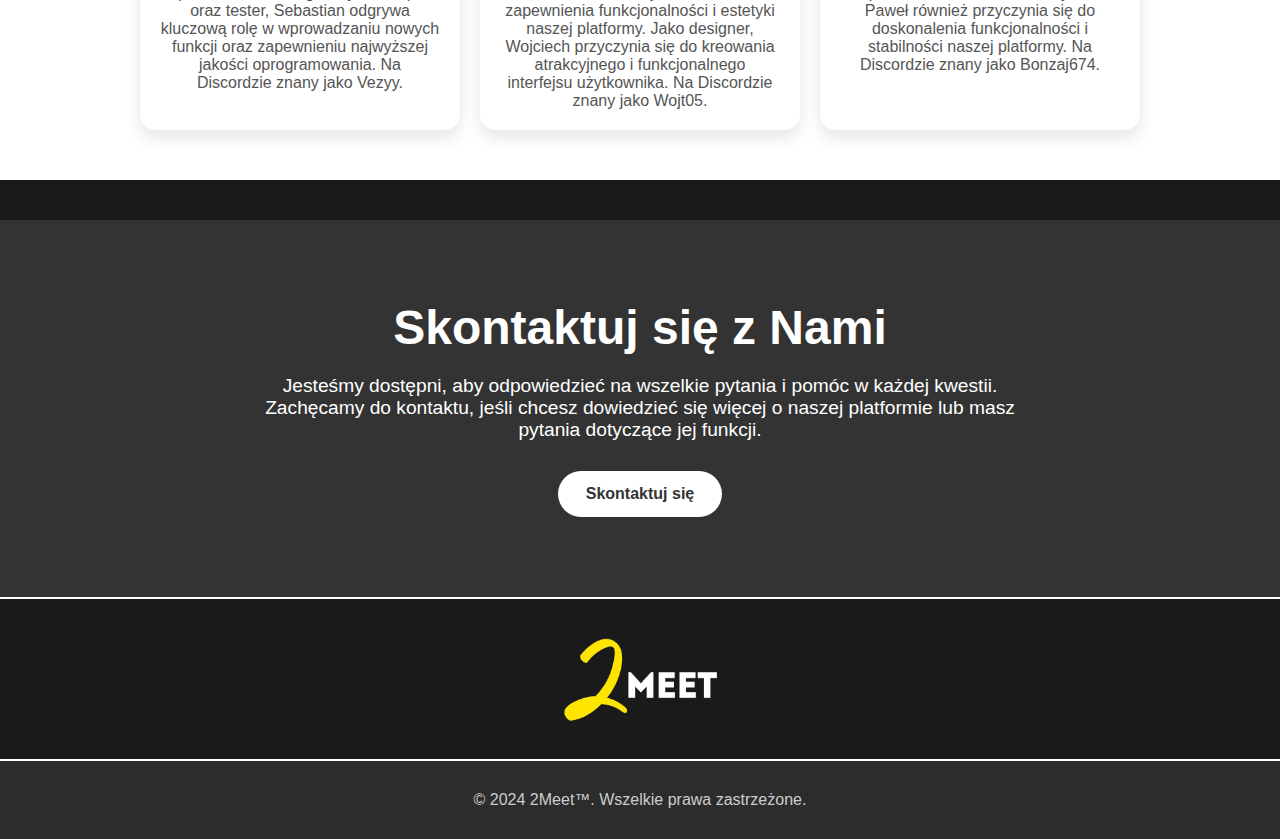
==== commit 8465db8b: "Post Update" ====
--- a/About.html
+++ b/About.html
@@ -22,10 +22,10 @@
         <div class="spinner"></div>
     </div>
 
-        <!-- Przycisk powrotu do góry -->
-<button id="backToTop" title="Wróć do góry">
-    <i class="fas fa-chevron-up"></i>
-</button>
+    <!-- Przycisk powrotu do góry -->
+    <button id="backToTop" title="Wróć do góry">
+        <i class="fas fa-chevron-up"></i>
+    </button>
 
     <header>
         <div class="container">
@@ -77,23 +77,34 @@
                 <img src="IMAGES/2Meet/Authors/Vezyy.png" alt="Sebastian Gajger" title="Sebastian Gajger">
                 <h3>Sebastian Gajger</h3>
                 <p style="color: red;">CEO & Founder</p>
-                <p>Sebastian Gajger, CEO i założyciel 2Meet™, jest wizjonerem stojącym za koncepcją i rozwojem naszej platformy. Jego strategiczne podejście oraz innowacyjne myślenie kształtują kierunek, w którym podąża nasza społeczność. Jako główny developer oraz tester, Sebastian odgrywa kluczową rolę w wprowadzaniu nowych funkcji oraz zapewnieniu najwyższej jakości oprogramowania. Na Discordzie znany jako Vezyy.</p>
+                <p>Sebastian Gajger, CEO i założyciel 2Meet™, jest wizjonerem stojącym za koncepcją i rozwojem naszej
+                    platformy. Jego strategiczne podejście oraz innowacyjne myślenie kształtują kierunek, w którym
+                    podąża nasza społeczność. Jako główny developer oraz tester, Sebastian odgrywa kluczową rolę w
+                    wprowadzaniu nowych funkcji oraz zapewnieniu najwyższej jakości oprogramowania. Na Discordzie znany
+                    jako Vezyy.</p>
             </div>
-            
+
             <div class="team-member">
                 <img src="IMAGES/2Meet/Authors/Wojt05.png" alt="Wojciech Rak" title="Wojciech Rak">
                 <h3>Wojciech Rak</h3>
                 <p style="color: red;">Co-Founder & Product Manager</p>
-                <p>Wojciech Rak, współzałożyciel 2Meet™, pełni rolę Menedżera Produktu, Administratora oraz głównego testera. Jego wszechstronność obejmuje zarządzanie projektami, projektowanie oraz testowanie, co jest kluczowe dla zapewnienia funkcjonalności i estetyki naszej platformy. Jako designer, Wojciech przyczynia się do kreowania atrakcyjnego i funkcjonalnego interfejsu użytkownika. Na Discordzie znany jako Wojt05.</p>
+                <p>Wojciech Rak, współzałożyciel 2Meet™, pełni rolę Menedżera Produktu, Administratora oraz głównego
+                    testera. Jego wszechstronność obejmuje zarządzanie projektami, projektowanie oraz testowanie, co
+                    jest kluczowe dla zapewnienia funkcjonalności i estetyki naszej platformy. Jako designer, Wojciech
+                    przyczynia się do kreowania atrakcyjnego i funkcjonalnego interfejsu użytkownika. Na Discordzie
+                    znany jako Wojt05.</p>
             </div>
 
             <div class="team-member">
                 <img src="IMAGES/2Meet/Authors/Bonc.png" alt="Paweł Miętkiewicz" title="Paweł Miętkiewicz">
                 <h3>Paweł Miętkiewicz</h3>
                 <p style="color: red;">Administrator & Lead Moderator</p>
-                <p>Paweł Miętkiewicz pełni rolę Administratora oraz głównego moderatora w 2Meet™. Jego zadania obejmują zarządzanie interakcjami na platformie, moderowanie treści oraz dbanie o najwyższe standardy jakości i bezpieczeństwa. Jako kluczowy tester, Paweł również przyczynia się do doskonalenia funkcjonalności i stabilności naszej platformy. Na Discordzie znany jako Bonzaj674.</p>
+                <p>Paweł Miętkiewicz pełni rolę Administratora oraz głównego moderatora w 2Meet™. Jego zadania obejmują
+                    zarządzanie interakcjami na platformie, moderowanie treści oraz dbanie o najwyższe standardy jakości
+                    i bezpieczeństwa. Jako kluczowy tester, Paweł również przyczynia się do doskonalenia funkcjonalności
+                    i stabilności naszej platformy. Na Discordzie znany jako Bonzaj674.</p>
             </div>
-            
+
         </section>
 
         <section class="contact">
@@ -102,6 +113,15 @@
                 jeśli chcesz dowiedzieć się więcej o naszej platformie lub masz pytania dotyczące jej funkcji.</p>
             <a href="Contact.html" class="btn-primary">Skontaktuj się</a>
         </section>
+
+        <div class="line"></div>
+
+        <div class="logo-container">
+            <img src="IMAGES/2Meet/2Meet BG Remove.png" alt="2Meet Logo" class="Logo2Meet">
+        </div>
+
+        <div class="line"></div>
+
     </main>
 
     <footer>
--- a/CSS/2Meet.css
+++ b/CSS/2Meet.css
@@ -29,15 +29,20 @@
 
 /* Kontener dla logo */
 .logo-container {
-    display: flex; /* Flexbox na kontenerze logo */
-    justify-content: center; /* Wyśrodkowuje logo poziomo */
-    align-items: center; /* Wyśrodkowuje logo pionowo */
+    display: flex;
+    /* Flexbox na kontenerze logo */
+    justify-content: center;
+    /* Wyśrodkowuje logo poziomo */
+    align-items: center;
+    /* Wyśrodkowuje logo pionowo */
 }
 
 /* Stylizacja logo */
 .Logo2Meet {
-    width: 10em; /* Szerokość logo */
-    height: 10em; /* Wysokość logo */
+    width: 10em;
+    /* Szerokość logo */
+    height: 10em;
+    /* Wysokość logo */
 }
 
 /* Resetowanie marginesów i paddingów */
@@ -178,6 +183,34 @@
 }
 
 /* Features Section */
+
+.feature-link {
+    text-decoration: none;
+    color: inherit;
+    display: block;
+}
+
+.feature-link:visited {
+    color: inherit;
+}
+
+.feature-link:hover {
+    text-decoration: none;
+}
+
+.feature-link .feature {
+    display: flex;
+    flex-direction: column;
+    align-items: center;
+    text-align: center;
+    padding: 1em;
+    transition: transform 0.3s;
+}
+
+.feature-link .feature:hover {
+    transform: scale(1.05);
+}
+
 .features {
     padding: 60px 20px;
     background-color: #2c2c2c;
@@ -351,6 +384,62 @@
 /* Post Website */
 /* ******************************************************************************************* */
 
+.post-content.more {
+    display: none;
+}
+
+.post.expanded .post-content.more {
+    display: block;
+}
+
+.post.expanded .post-content.less {
+    display: none;
+}
+
+.post {
+    cursor: pointer;
+}
+
+.toggle-text {
+    text-align: center;
+    color: #007bff;
+    font-weight: bold;
+    cursor: pointer;
+    text-decoration: none;
+    margin-top: 10px;
+}
+
+
+.click-icon {
+    font-size: 18px; /* Rozmiar ikony */
+    margin-right: 5px;
+    transition: transform 0.3s ease; /* Dodaj płynne przejście */
+}
+
+.blink-animation {
+    animation: blink-animation 1s infinite;
+}
+
+@keyframes blink-animation {
+    0% {
+        opacity: 1;
+        transform: scale(1);
+    }
+    50% {
+        opacity: 0.5;
+        transform: scale(1.5);
+    }
+    100% {
+        opacity: 1;
+        transform: scale(1);
+    }
+}
+
+
+.posts{
+    background-color: white;
+}
+
 /* Post Section */
 .posts {
     padding: 60px 20px;
@@ -393,7 +482,7 @@
 }
 
 .post-header h2 {
-    font-size: 1.2em;
+    font-size: 1.5em;
     margin-bottom: 5px;
     color: #fff;
 }
@@ -408,7 +497,7 @@
 }
 
 .post-content p {
-    font-size: 1em;
+    font-size: 1.1em;
     line-height: 1.6;
 }
 
@@ -418,11 +507,21 @@
     gap: 15px;
 }
 
-/* Style dla linków jako przyciski */
+/* Responsive styling */
+@media (max-width: 768px) {
+    .post-footer {
+        display: flex;
+        justify-content: center;
+        gap: 15px;
+    }
+}
+
+/* Style for button links */
 .btn-link {
     display: inline-flex;
     align-items: center;
-    background-color: #e50914; /* Kolor przycisku */
+    background-color: #e50914;
+    /* Button color */
     color: #fff;
     text-decoration: none;
     padding: 10px 20px;
@@ -436,18 +535,97 @@
 }
 
 .btn-link i.icon {
-    font-size: 1.2em; /* Zwiększa rozmiar ikony */
-    margin-right: 8px; /* Odstęp między ikoną a tekstem */
+    font-size: 1.2em;
+    /* Increase icon size */
+    margin-right: 8px;
+    /* Space between icon and text */
     transition: color 0.3s ease;
 }
 
 .btn-link:hover {
-    background-color: #b7082f; /* Kolor przycisku przy najechaniu */
+    background-color: #b7082f;
+    /* Button color on hover */
     transform: scale(1.05);
 }
 
 .btn-link:hover i.icon {
-    color: #ffeb3b; /* Kolor ikony przy najechaniu */
+    color: #ffeb3b;
+    /* Icon color on hover */
+}
+
+/* Post Content Titles */
+.post-content p:first-child {
+    font-weight: bold;
+    font-size: 1.2em;
+    margin-bottom: 10px;
+    display: flex;
+    align-items: center;
+}
+
+.post-content p:first-child i {
+    margin-right: 10px;
+    color: #e50914;
+    /* Kolor ikony */
+}
+
+/* General Post Content */
+.post-content p {
+    font-size: 1em;
+    line-height: 1.6;
+    color: #ccc;
+    /* Kolor tekstu */
+}
+
+.post-header p i {
+    margin-right: 8px;
+    color: #bbb;
+    /* Kolor ikony */
+}
+
+.post-header p {
+    display: flex;
+    align-items: center;
+    font-size: 0.9em;
+    color: #bbb;
+}
+
+/* Stylizacja licznika postów */
+#post-counter {
+    display: flex;
+    align-items: center;
+    font-size: 1.2em;
+    font-weight: bold;
+    color: #f5f5f5;
+    margin-bottom: 20px;
+}
+
+#post-counter i {
+    margin-right: 10px;
+    font-size: 1.5em;
+}
+
+/* Verified Status Styling */
+.verified-status {
+    display: flex;
+    align-items: center;
+    font-size: 1.1em;
+    color: #4caf50;
+    margin-top: 10px;
+}
+
+.verified-status i {
+    margin-right: 8px;
+}
+
+/* LINE */
+.line {
+    border: 1px solid rgb(255, 255, 255);
+}
+
+.MeetStaff {
+    font-weight: bold;
+    font-family: 'Segoe UI', Tahoma, Geneva, Verdana, sans-serif;
+    margin-bottom: 1em;
 }
 
 /* ******************************************************************************************* */
@@ -461,17 +639,21 @@
     left: 0;
     width: 100%;
     height: 100%;
-    background-color: #1a1a1a; /* Tło preloadera */
+    background-color: #1a1a1a;
+    /* Tło preloadera */
     display: flex;
     align-items: center;
     justify-content: center;
-    z-index: 1000; /* Zapewnia, że preloader jest na wierzchu */
+    z-index: 1000;
+    /* Zapewnia, że preloader jest na wierzchu */
 }
 
 /* Animacja spinnera */
 .spinner {
-    border: 8px solid #f3f3f3; /* Kolor tła spinnera */
-    border-top: 8px solid #e50914; /* Kolor obwódki spinnera */
+    border: 8px solid #f3f3f3;
+    /* Kolor tła spinnera */
+    border-top: 8px solid #e50914;
+    /* Kolor obwódki spinnera */
     border-radius: 50%;
     width: 50px;
     height: 50px;
@@ -480,8 +662,13 @@
 
 /* Animacja spinnera */
 @keyframes spin {
-    0% { transform: rotate(0deg); }
-    100% { transform: rotate(360deg); }
+    0% {
+        transform: rotate(0deg);
+    }
+
+    100% {
+        transform: rotate(360deg);
+    }
 }
 
 /* ******************************************************************************************* */
@@ -490,7 +677,8 @@
 
 /* Nagłówek strony O nas */
 .about-header {
-    background: #333; /* Ciemny szary background */
+    background: #333;
+    /* Ciemny szary background */
     color: #fff;
     text-align: center;
     padding: 120px 20px;
@@ -515,7 +703,8 @@
 /* Sekcje O nas */
 .about-section {
     padding: 80px 20px;
-    background-color: #f4f4f4; /* Jasny szary background */
+    background-color: #f4f4f4;
+    /* Jasny szary background */
     color: #333;
     text-align: center;
 }
@@ -523,7 +712,8 @@
 .about-section h2 {
     font-size: 3em;
     margin-bottom: 20px;
-    color: #000; /* Czarny tekst */
+    color: #000;
+    /* Czarny tekst */
 }
 
 .about-section p {
@@ -541,7 +731,8 @@
     gap: 20px;
     justify-content: center;
     padding: 40px 20px;
-    background-color: #f4f4f4; /* Jasny szary background */
+    background-color: #f4f4f4;
+    /* Jasny szary background */
 }
 
 .team-member {
@@ -565,25 +756,29 @@
     height: 120px;
     border-radius: 50%;
     margin-bottom: 15px;
-    border: 4px solid #333; /* Ciemnoszare obramowanie */
+    border: 4px solid #333;
+    /* Ciemnoszare obramowanie */
 }
 
 .team-member h3 {
     font-size: 1.6em;
     margin-bottom: 10px;
-    color: #000; /* Czarny tekst */
+    color: #000;
+    /* Czarny tekst */
 }
 
 .team-member p {
     font-size: 1.1em;
-    color: #666; /* Ciemnoszary tekst */
+    color: #666;
+    /* Ciemnoszary tekst */
 }
 
 /* Sekcja kontaktowa */
 .contact {
     text-align: center;
     padding: 80px 20px;
-    background-color: #333; /* Ciemny szary background */
+    background-color: #333;
+    /* Ciemny szary background */
     color: #fff;
 }
 
@@ -601,7 +796,8 @@
 
 .contact a {
     background-color: #fff;
-    color: #333; /* Ciemnoszary tekst */
+    color: #333;
+    /* Ciemnoszary tekst */
     padding: 14px 28px;
     text-decoration: none;
     border-radius: 50px;
@@ -611,13 +807,14 @@
 }
 
 .contact a:hover {
-    background-color: #f5f5f5; /* Bardziej szary background przy hoverze */
+    background-color: #f5f5f5;
+    /* Bardziej szary background przy hoverze */
     transform: scale(1.05);
 }
 
 /* Stylizacja sekcji zespołu */
 
-.Staff{
+.Staff {
     width: 100%;
 }
 
@@ -646,7 +843,8 @@
     border-radius: 50%;
     object-fit: cover;
     margin-bottom: 10px;
-    border: 4px solid #3498db; /* Opcjonalne: dodaje obramowanie do zdjęć */
+    border: 4px solid #3498db;
+    /* Opcjonalne: dodaje obramowanie do zdjęć */
 }
 
 .team-member h3 {
@@ -686,7 +884,8 @@
 
 iframe {
     width: 100%;
-    height: 80vh; /* Adjust the height as needed */
+    height: 80vh;
+    /* Adjust the height as needed */
     border: none;
     margin: 0 auto;
     display: block;
@@ -745,12 +944,14 @@
 
 /* Stylizacja przycisku powrotu do góry */
 #backToTop {
-    display: none; /* Początkowo ukryty */
+    display: none;
+    /* Początkowo ukryty */
     position: fixed;
     bottom: 20px;
     right: 20px;
     z-index: 100;
-    background-color: #e50914; /* Kolor tła */
+    background-color: #e50914;
+    /* Kolor tła */
     color: #fff;
     border: none;
     outline: none;
@@ -763,12 +964,14 @@
 }
 
 #backToTop:hover {
-    background-color: #b7082f; /* Kolor tła przy najechaniu */
+    background-color: #b7082f;
+    /* Kolor tła przy najechaniu */
     transform: scale(1.1);
 }
 
 #backToTop i {
-    font-size: 24px; /* Rozmiar ikony */
+    font-size: 24px;
+    /* Rozmiar ikony */
 }
 
 /* Regulamin */
@@ -895,3 +1098,62 @@
     transform: scale(1.05);
 }
 
+/* Stylizacja modalu */
+.modal {
+    display: none;
+    position: fixed;
+    z-index: 1000;
+    left: 0;
+    top: 0;
+    width: 100%;
+    height: 100%;
+    overflow: auto;
+    background-color: rgba(0, 0, 0, 0.4);
+    align-items: center;
+    justify-content: center;
+}
+
+.modal-content {
+    background-color: black;
+    margin: auto;
+    padding: 20px;
+    border: 1px solid #888;
+    width: 80%;
+    max-width: 400px;
+    text-align: center;
+    border-radius: 10px;
+    position: relative;
+}
+
+.close {
+    color: #aaa;
+    float: right;
+    font-size: 28px;
+    font-weight: bold;
+    position: absolute;
+    top: 10px;
+    right: 20px;
+    cursor: pointer;
+    transition: color 0.3s ease, transform 0.3s ease-in-out;
+}
+
+.close:hover,
+.close:focus {
+    color: rgb(240, 0, 0);
+    transform: rotate(360deg);
+    text-decoration: none;
+    cursor: pointer;
+}
+
+
+/* Dodatkowa stylizacja dla przycisku */
+.btn-link {
+    display: inline-block;
+    padding: 10px 20px;
+    background-color: #7289da;
+    color: white;
+    text-decoration: none;
+    border-radius: 5px;
+    font-family: Arial, sans-serif;
+    margin: 5px 0;
+}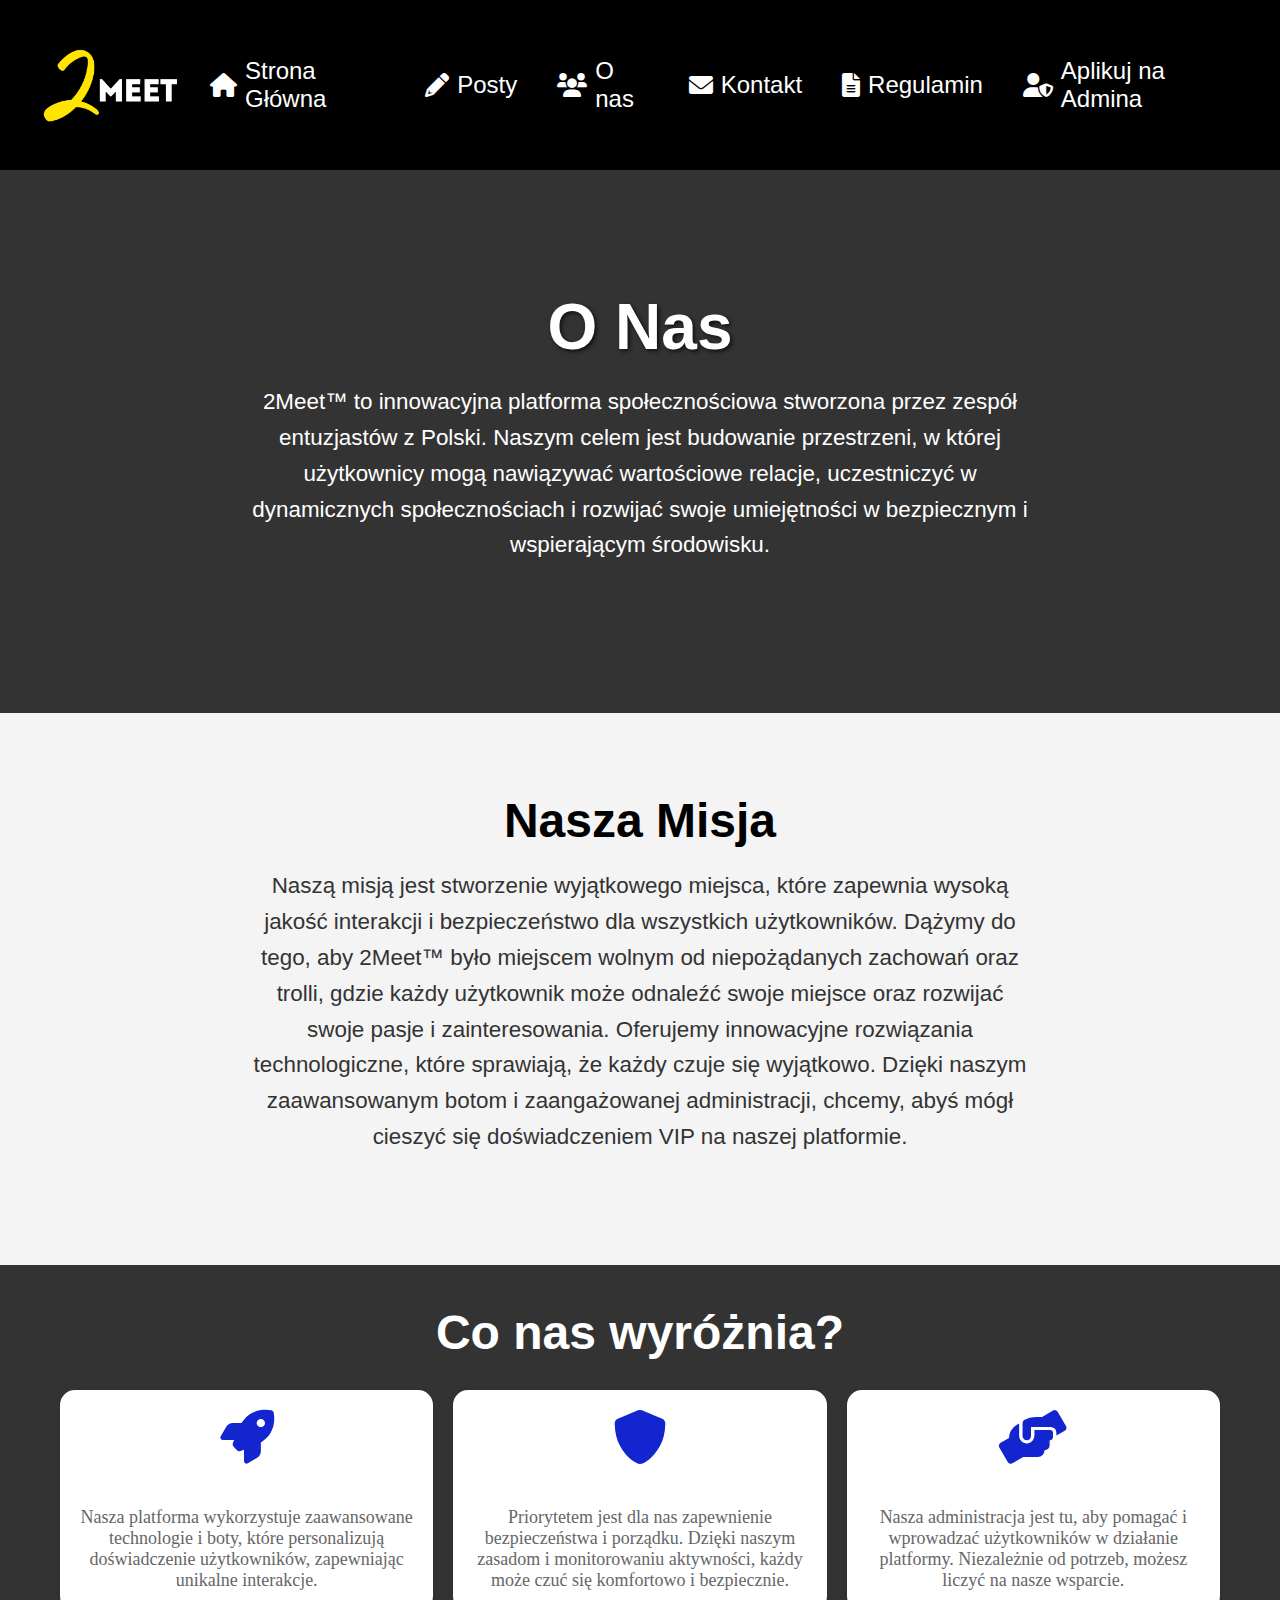
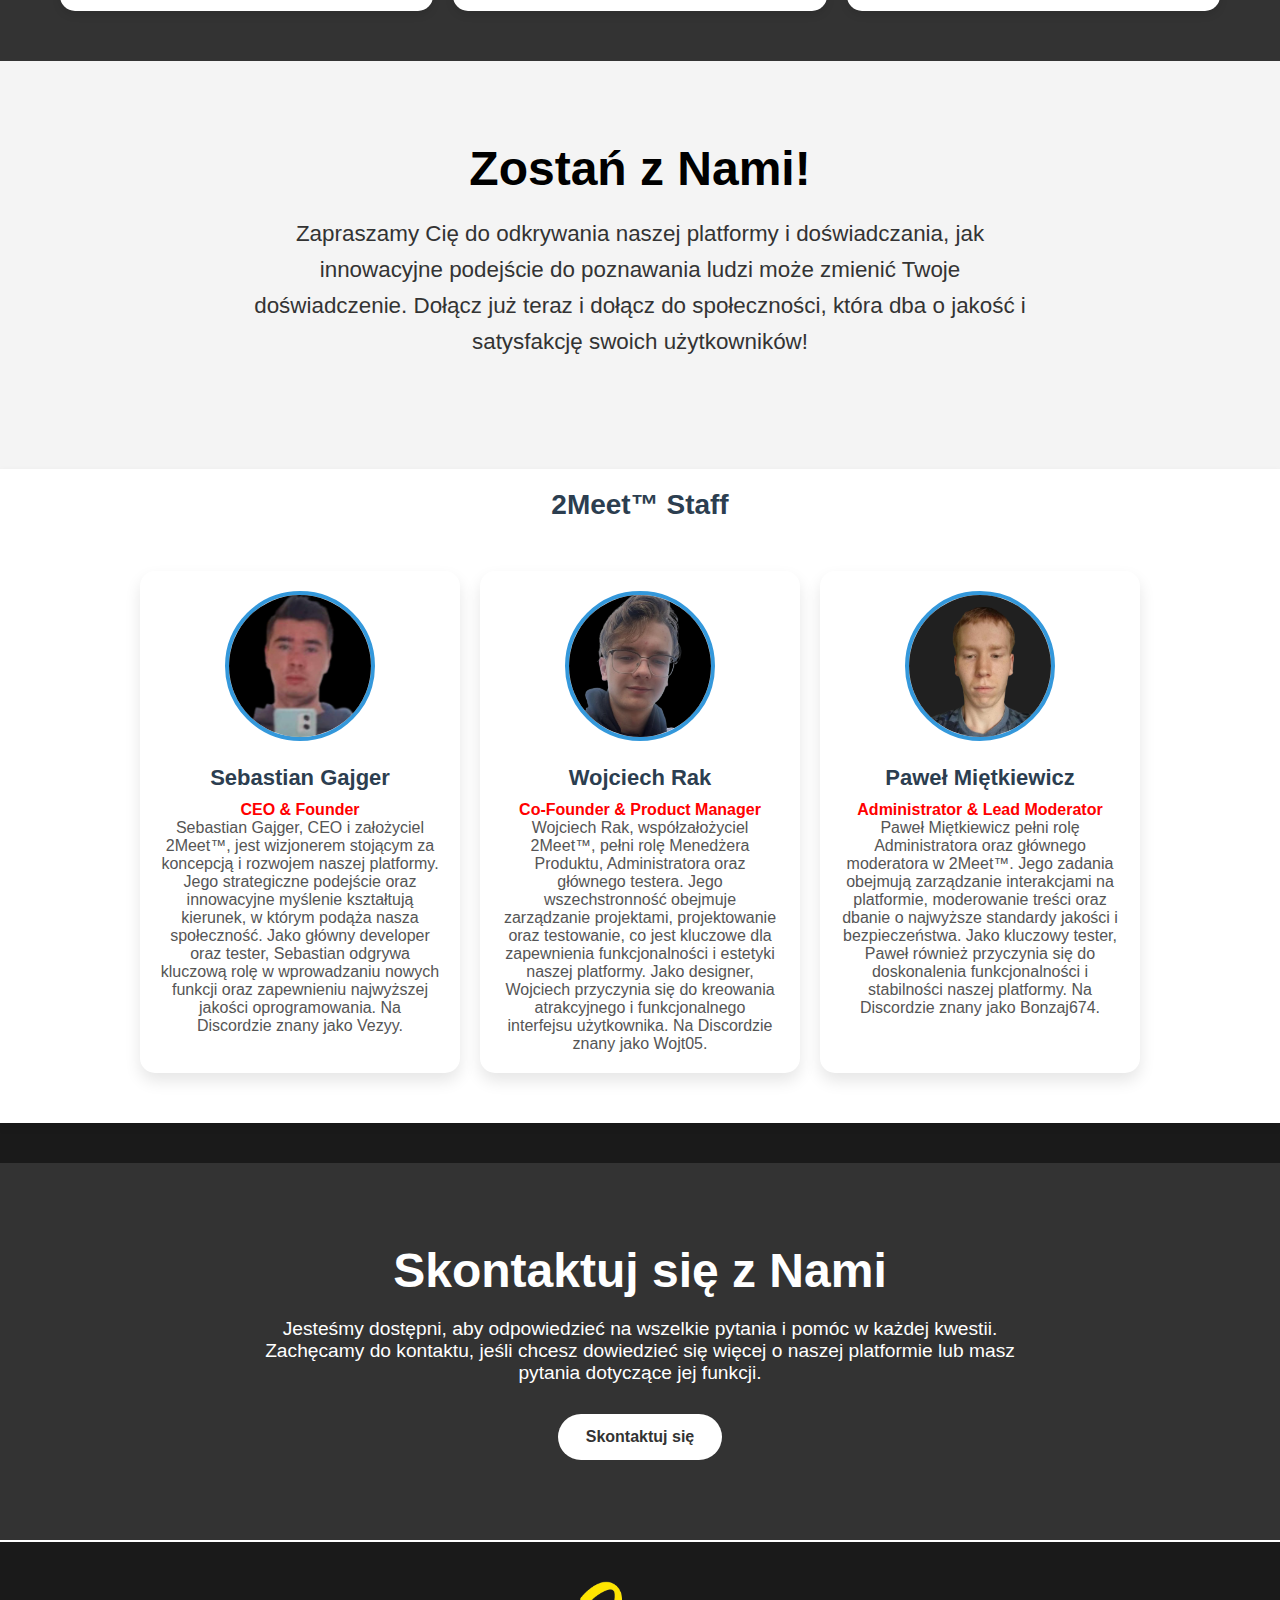
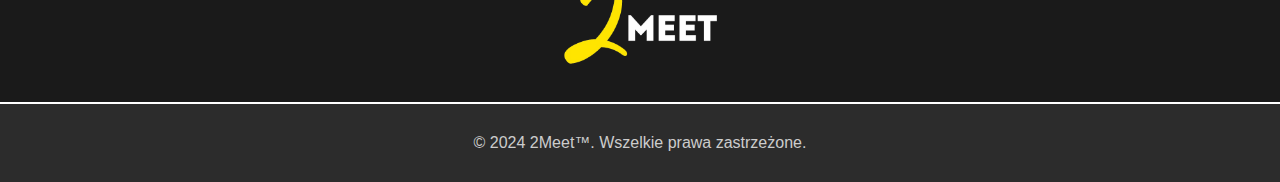
==== commit 3c824b8a: "Search Bar" ====
--- a/About.html
+++ b/About.html
@@ -61,14 +61,55 @@
 
         <section class="about-section">
             <h2>Nasza Misja</h2>
-            <p>Naszą misją jest stworzenie środowiska, które sprzyja autentycznym i wartościowym interakcjom w
-                atmosferze bezpieczeństwa i szacunku. Dążymy do tego, aby 2Meet™ było miejscem wolnym od niepożądanych
-                zachowań oraz trolli, gdzie każdy użytkownik może odnaleźć swoje miejsce oraz rozwijać swoje pasje i
-                zainteresowania.</p>
+            <p>Naszą misją jest stworzenie wyjątkowego miejsca, które zapewnia wysoką jakość interakcji i bezpieczeństwo
+                dla
+                wszystkich użytkowników. Dążymy do tego, aby 2Meet™ było miejscem wolnym od niepożądanych zachowań oraz
+                trolli,
+                gdzie każdy użytkownik może odnaleźć swoje miejsce oraz rozwijać swoje pasje i zainteresowania.
+                Oferujemy
+                innowacyjne rozwiązania technologiczne, które sprawiają, że każdy czuje się wyjątkowo. Dzięki naszym
+                zaawansowanym botom i zaangażowanej administracji, chcemy, abyś mógł cieszyć się doświadczeniem VIP na
+                naszej platformie.</p>
+        </section>
+
+        <section class="features">
+            <h2>Co nas wyróżnia?</h2>
+            <ul class="features-list">
+                <li>
+                    <i class="fas fa-rocket"></i>
+                    <div>
+                        <strong>Innowacyjne Technologie:</strong>
+                        <p>Nasza platforma wykorzystuje zaawansowane technologie i boty, które personalizują
+                            doświadczenie użytkowników, zapewniając unikalne interakcje.</p>
+                    </div>
+                </li>
+                <li>
+                    <i class="fas fa-shield-alt"></i>
+                    <div>
+                        <strong>Bezpieczeństwo i Porządek:</strong>
+                        <p>Priorytetem jest dla nas zapewnienie bezpieczeństwa i porządku. Dzięki naszym zasadom
+                            i monitorowaniu aktywności, każdy może czuć się komfortowo i bezpiecznie.</p>
+                    </div>
+                </li>
+                <li>
+                    <i class="fas fa-hands-helping"></i>
+                    <div>
+                        <strong>Wsparcie i Poradnictwo:</strong>
+                        <p>Nasza administracja jest tu, aby pomagać i wprowadzać użytkowników w działanie
+                            platformy. Niezależnie od potrzeb, możesz liczyć na nasze wsparcie.</p>
+                    </div>
+                </li>
+            </ul>
+        </section>
+
+        <section class="about-section">
+            <h2>Zostań z Nami!</h2>
+            <p>Zapraszamy Cię do odkrywania naszej platformy i doświadczania, jak innowacyjne podejście do
+                poznawania ludzi może zmienić Twoje doświadczenie. Dołącz już teraz i dołącz do społeczności,
+                która dba o jakość i satysfakcję swoich użytkowników!</p>
         </section>
 
         <section class="team">
-
             <div class="Staff">
                 <h2>2Meet™ Staff</h2>
             </div>
@@ -77,10 +118,15 @@
                 <img src="IMAGES/2Meet/Authors/Vezyy.png" alt="Sebastian Gajger" title="Sebastian Gajger">
                 <h3>Sebastian Gajger</h3>
                 <p style="color: red;">CEO & Founder</p>
-                <p>Sebastian Gajger, CEO i założyciel 2Meet™, jest wizjonerem stojącym za koncepcją i rozwojem naszej
-                    platformy. Jego strategiczne podejście oraz innowacyjne myślenie kształtują kierunek, w którym
-                    podąża nasza społeczność. Jako główny developer oraz tester, Sebastian odgrywa kluczową rolę w
-                    wprowadzaniu nowych funkcji oraz zapewnieniu najwyższej jakości oprogramowania. Na Discordzie znany
+                <p>Sebastian Gajger, CEO i założyciel 2Meet™, jest wizjonerem stojącym za koncepcją i rozwojem
+                    naszej
+                    platformy. Jego strategiczne podejście oraz innowacyjne myślenie kształtują kierunek, w
+                    którym
+                    podąża nasza społeczność. Jako główny developer oraz tester, Sebastian odgrywa kluczową rolę
+                    w
+                    wprowadzaniu nowych funkcji oraz zapewnieniu najwyższej jakości oprogramowania. Na
+                    Discordzie
+                    znany
                     jako Vezyy.</p>
             </div>
 
@@ -88,10 +134,14 @@
                 <img src="IMAGES/2Meet/Authors/Wojt05.png" alt="Wojciech Rak" title="Wojciech Rak">
                 <h3>Wojciech Rak</h3>
                 <p style="color: red;">Co-Founder & Product Manager</p>
-                <p>Wojciech Rak, współzałożyciel 2Meet™, pełni rolę Menedżera Produktu, Administratora oraz głównego
-                    testera. Jego wszechstronność obejmuje zarządzanie projektami, projektowanie oraz testowanie, co
-                    jest kluczowe dla zapewnienia funkcjonalności i estetyki naszej platformy. Jako designer, Wojciech
-                    przyczynia się do kreowania atrakcyjnego i funkcjonalnego interfejsu użytkownika. Na Discordzie
+                <p>Wojciech Rak, współzałożyciel 2Meet™, pełni rolę Menedżera Produktu, Administratora oraz
+                    głównego
+                    testera. Jego wszechstronność obejmuje zarządzanie projektami, projektowanie oraz
+                    testowanie, co
+                    jest kluczowe dla zapewnienia funkcjonalności i estetyki naszej platformy. Jako designer,
+                    Wojciech
+                    przyczynia się do kreowania atrakcyjnego i funkcjonalnego interfejsu użytkownika. Na
+                    Discordzie
                     znany jako Wojt05.</p>
             </div>
 
@@ -99,9 +149,12 @@
                 <img src="IMAGES/2Meet/Authors/Bonc.png" alt="Paweł Miętkiewicz" title="Paweł Miętkiewicz">
                 <h3>Paweł Miętkiewicz</h3>
                 <p style="color: red;">Administrator & Lead Moderator</p>
-                <p>Paweł Miętkiewicz pełni rolę Administratora oraz głównego moderatora w 2Meet™. Jego zadania obejmują
-                    zarządzanie interakcjami na platformie, moderowanie treści oraz dbanie o najwyższe standardy jakości
-                    i bezpieczeństwa. Jako kluczowy tester, Paweł również przyczynia się do doskonalenia funkcjonalności
+                <p>Paweł Miętkiewicz pełni rolę Administratora oraz głównego moderatora w 2Meet™. Jego zadania
+                    obejmują
+                    zarządzanie interakcjami na platformie, moderowanie treści oraz dbanie o najwyższe standardy
+                    jakości
+                    i bezpieczeństwa. Jako kluczowy tester, Paweł również przyczynia się do doskonalenia
+                    funkcjonalności
                     i stabilności naszej platformy. Na Discordzie znany jako Bonzaj674.</p>
             </div>
 
@@ -109,8 +162,10 @@
 
         <section class="contact">
             <h2>Skontaktuj się z Nami</h2>
-            <p>Jesteśmy dostępni, aby odpowiedzieć na wszelkie pytania i pomóc w każdej kwestii. Zachęcamy do kontaktu,
-                jeśli chcesz dowiedzieć się więcej o naszej platformie lub masz pytania dotyczące jej funkcji.</p>
+            <p>Jesteśmy dostępni, aby odpowiedzieć na wszelkie pytania i pomóc w każdej kwestii. Zachęcamy do
+                kontaktu,
+                jeśli chcesz dowiedzieć się więcej o naszej platformie lub masz pytania dotyczące jej funkcji.
+            </p>
             <a href="Contact.html" class="btn-primary">Skontaktuj się</a>
         </section>
 
@@ -133,4 +188,4 @@
     </footer>
 </body>
 
-</html>+</html>
--- a/CSS/2Meet.css
+++ b/CSS/2Meet.css
@@ -384,6 +384,53 @@
 /* Post Website */
 /* ******************************************************************************************* */
 
+/* Style dla kontenera paska wyszukiwania */
+.search-box {
+    margin: 20px auto;
+    display: flex;
+    align-items: center;
+    justify-content: center;
+    max-width: 100%; /* Maksymalna szerokość paska wyszukiwania */
+    position: fixed; /* Pozycjonowanie względne dla lepszego dostosowania */
+    z-index: 111111;
+}
+
+/* Style dla pola wyszukiwania */
+.search-box input {
+    flex: 1; /* Umożliwia polu wyszukiwania zajmowanie dostępnej przestrzeni */
+    padding: 12px 15px; /* Większe paddingi dla lepszego komfortu użytkowania */
+    border: 1px solid #ccc;
+    border-radius: 30px 30px 30px 30px; /* Zaokrąglone narożniki */
+    font-size: 16px;
+    outline: none;
+    box-shadow: 0 4px 8px rgba(0, 0, 0, 0.1); /* Subtelny cień dla efektu głębi */
+    transition: box-shadow 0.3s ease, border-color 0.3s ease; /* Animacje */
+}
+
+.search-box input:focus {
+    border-color: #007BFF; /* Zmiana koloru obramowania podczas fokusu */
+    box-shadow: 0 4px 12px rgba(0, 123, 255, 0.2); /* Zwiększenie cienia podczas fokusu */
+}
+
+
+/* Styl dla efektu migania na czerwono */
+.flash {
+    animation: flash-red 0.5s ease-out;
+}
+
+/* Definicja animacji migania na czerwono */
+@keyframes flash-red {
+    0% {
+        background-color: rgba(255, 0, 0, 0.2); /* Jasnoczerwony kolor tła */
+    }
+    50% {
+        background-color: rgba(255, 0, 0, 0.5); /* Intensywniejszy czerwony */
+    }
+    100% {
+        background-color: transparent; /* Powrót do przezroczystości */
+    }
+}
+
 .post-content.more {
     display: none;
 }
@@ -709,6 +756,14 @@
     text-align: center;
 }
 
+.about-section p {
+    font-size: 1.4em;
+    margin: 0 auto 30px auto;
+    line-height: 1.6;
+    max-width: 800px;
+    padding: 0 10px;
+}
+
 .about-section h2 {
     font-size: 3em;
     margin-bottom: 20px;
@@ -716,12 +771,83 @@
     /* Czarny tekst */
 }
 
-.about-section p {
-    font-size: 1.2em;
-    line-height: 1.8;
-    margin: 0 auto 40px auto;
-    max-width: 900px;
-    padding: 0 15px;
+/* Sekcja Wyróżnienia */
+
+.features {
+    font-family: Arial, sans-serif;
+    text-align: center;
+    padding: 40px 20px;
+    background: #333;
+}
+
+.features h2 {
+    font-size: 3em;
+    margin-bottom: 20px;
+    color: #ffffff;
+}
+
+.features-list {
+    display: flex;
+    flex-wrap: wrap;
+    justify-content: center;
+    list-style: none;
+    padding: 0;
+    margin: 0;
+}
+
+.features-list li {
+    background-color: #fff;
+    border-radius: 15px;
+    box-shadow: 0 4px 8px rgba(0, 0, 0, 0.1);
+    font-family:Cambria, Cochin, Georgia, Times, 'Times New Roman', serif;
+    font-size: large;
+    margin: 10px;
+    padding: 20px;
+    flex: 1 1 calc(33.333% - 40px);
+    max-width: calc(33.333% - 40px);
+    box-sizing: border-box;
+    display: flex;
+    flex-direction: column;
+    align-items: center;
+    text-align: center;
+    transition: transform 0.3s ease, box-shadow 0.3s ease;
+}
+
+.features-list li:hover {
+    transform: translateY(-10px);
+    box-shadow: 0 12px 24px rgba(0, 0, 0, 0.2);
+}
+
+.features-list li i {
+    font-size: 3em;
+    margin-bottom: 15px;
+    color: #1225ce;
+}
+
+.features-list li strong {
+    font-size: 1.4em;
+    margin-bottom: 10px;
+}
+
+.features-list li p {
+    font-size: 1em;
+    margin: 0;
+    color: #666;
+}
+
+/* Ensure responsiveness */
+@media (max-width: 768px) {
+    .features-list li {
+        flex: 1 1 calc(50% - 20px);
+        max-width: calc(50% - 20px);
+    }
+}
+
+@media (max-width: 480px) {
+    .features-list li {
+        flex: 1 1 100%;
+        max-width: 100%;
+    }
 }
 
 /* Sekcja zespołu */
@@ -772,6 +898,14 @@
     color: #666;
     /* Ciemnoszary tekst */
 }
+
+.team h2 {
+    font-size: 3em;
+    margin-bottom: 20px;
+    color: #000;
+    text-align: center;
+}
+
 
 /* Sekcja kontaktowa */
 .contact {
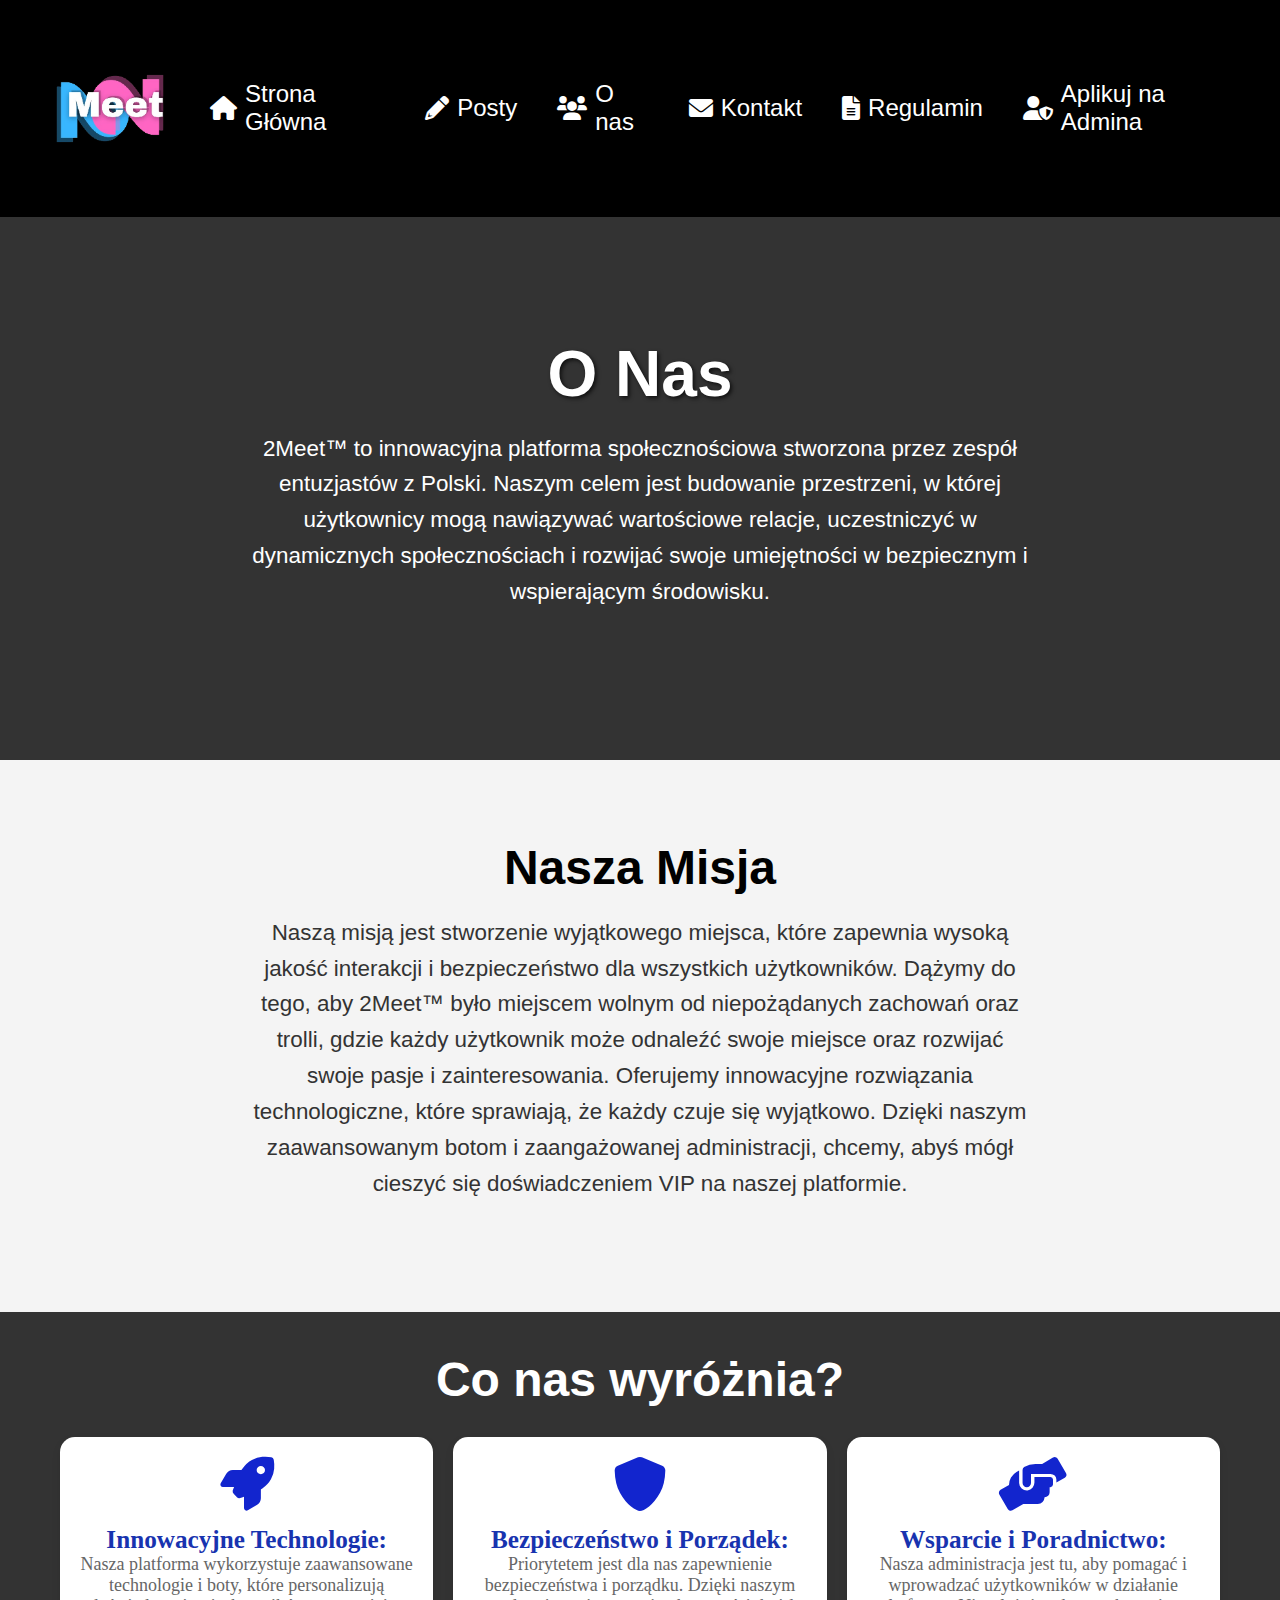
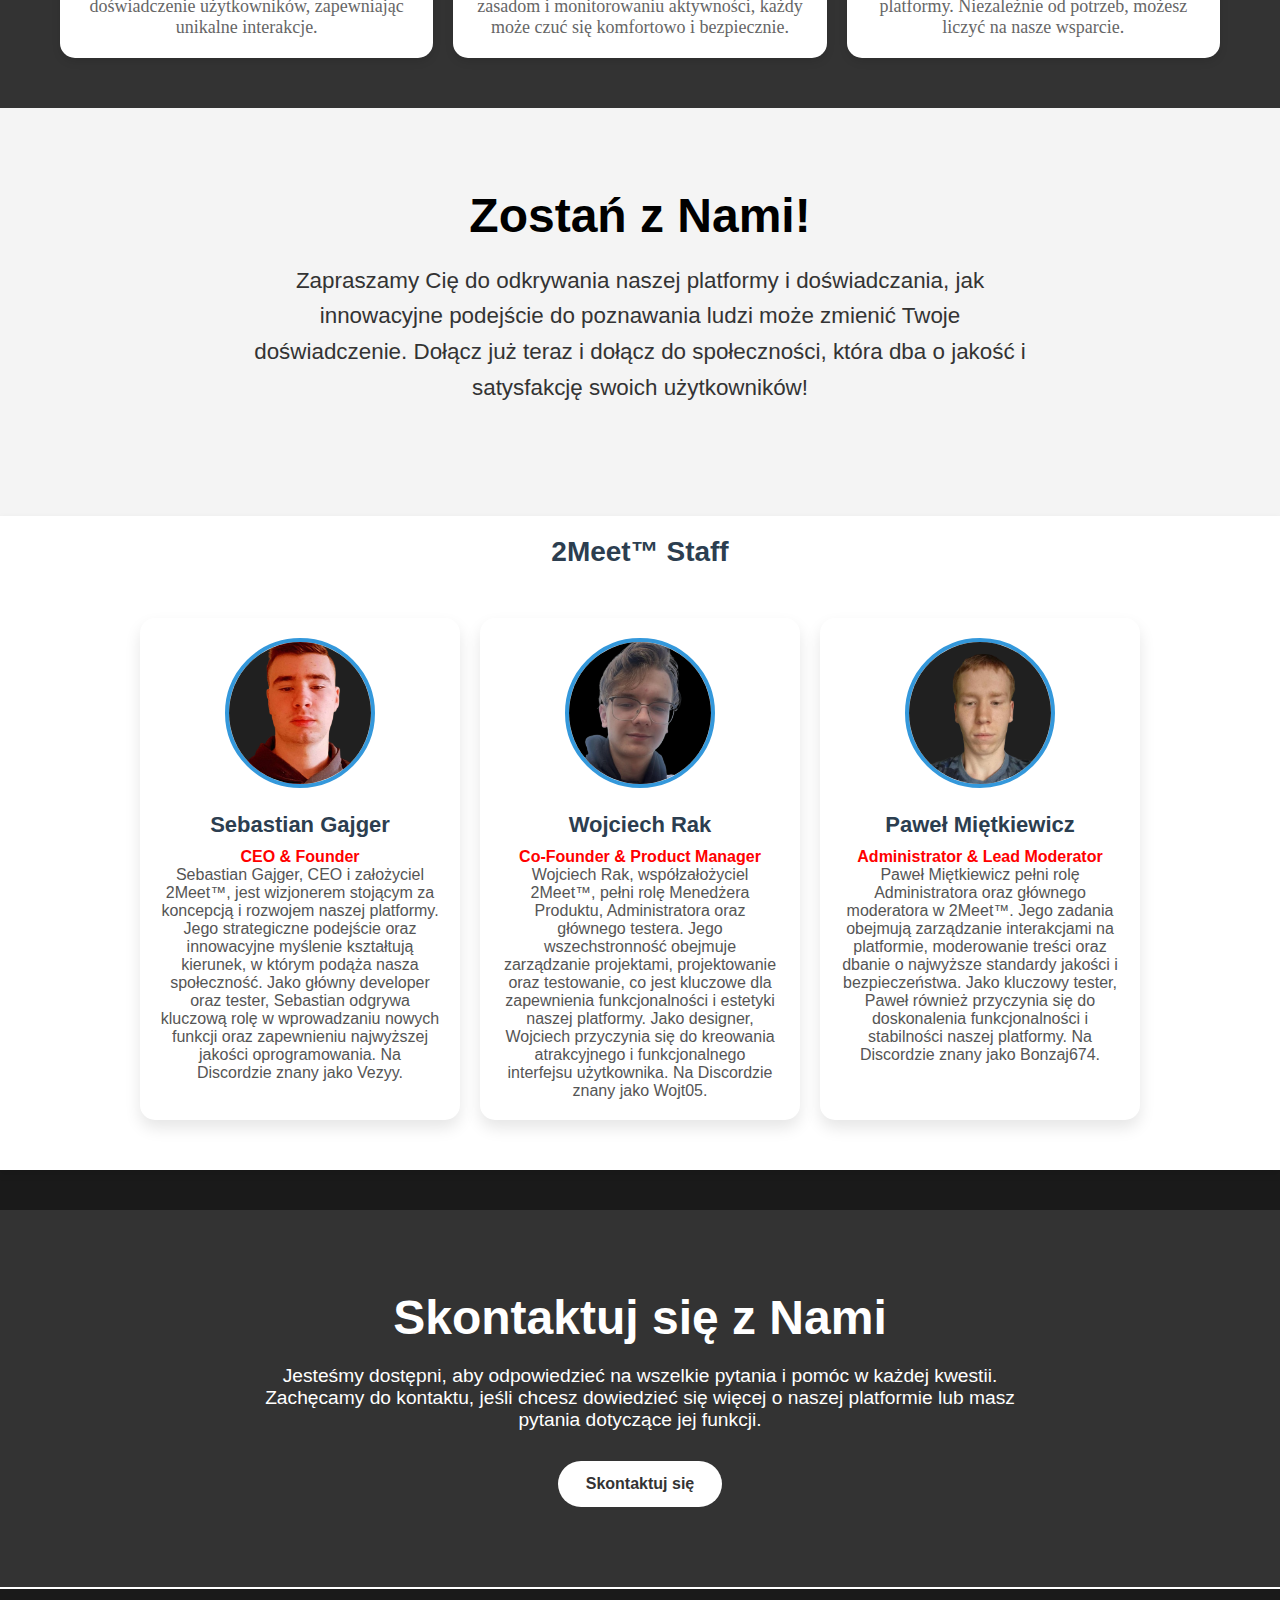
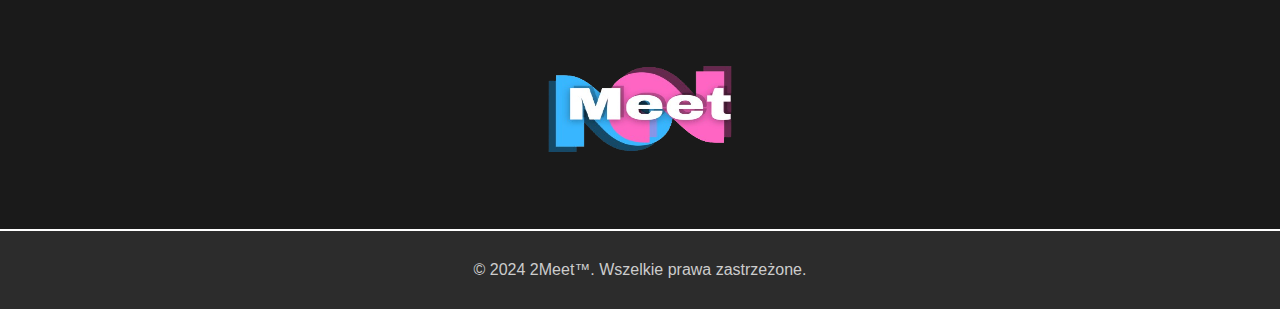
==== commit aabd04c0: "Update About.html" ====
--- a/About.html
+++ b/About.html
@@ -30,7 +30,7 @@
     <header>
         <div class="container">
             <div class="logo-nav-container">
-                <img src="IMAGES/2Meet/2Meet.png" alt="Logo 2Meet™" class="logo">
+                <img src="IMAGES/2Meet/2Meet BG Remove.png" alt="Logo 2Meet™" class="logo">
                 <nav>
                     <button class="nav-toggle" aria-label="Otwórz menu">
                         <span class="nav-toggle-icon">
--- a/CSS/2Meet.css
+++ b/CSS/2Meet.css
@@ -39,9 +39,9 @@
 
 /* Stylizacja logo */
 .Logo2Meet {
-    width: 10em;
+    width: 15em;
     /* Szerokość logo */
-    height: 10em;
+    height: 15em;
     /* Wysokość logo */
 }
 
@@ -116,6 +116,7 @@
     display: flex;
     gap: 20px;
     list-style: none;
+    z-index: 1000;
 }
 
 .nav-menu li {
@@ -355,7 +356,7 @@
 }
 
 .nav-menu a:hover {
-    color: #ffeb3b;
+    color: #3b6fff;
 }
 
 /* Responsywność */
@@ -386,13 +387,23 @@
 
 /* Style dla kontenera paska wyszukiwania */
 .search-box {
-    margin: 20px auto;
     display: flex;
     align-items: center;
     justify-content: center;
-    max-width: 100%; /* Maksymalna szerokość paska wyszukiwania */
     position: fixed; /* Pozycjonowanie względne dla lepszego dostosowania */
-    z-index: 111111;
+    bottom: 20px; /* Odstęp od dolnej krawędzi ekranu */
+    left: 50%; /* Przyklejenie do środka ekranu */
+    transform: translateX(-50%); /* Przesunięcie w lewo o połowę szerokości */
+    width: 80%; /* Domyślna szerokość na 80% ekranu */
+    max-width: 1200px; /* Maksymalna szerokość kontenera (opcjonalne) */
+    box-sizing: border-box; /* Uwzględnia padding i border w szerokości */
+    z-index: 999;
+    opacity: 0.5;
+    transition: opacity 0.3s ease; /* Dodanie płynnego przejścia */
+}
+
+.search-box:focus-within {
+    opacity: 1;
 }
 
 /* Style dla pola wyszukiwania */
@@ -400,11 +411,12 @@
     flex: 1; /* Umożliwia polu wyszukiwania zajmowanie dostępnej przestrzeni */
     padding: 12px 15px; /* Większe paddingi dla lepszego komfortu użytkowania */
     border: 1px solid #ccc;
-    border-radius: 30px 30px 30px 30px; /* Zaokrąglone narożniki */
+    border-radius: 30px; /* Zaokrąglone narożniki */
     font-size: 16px;
     outline: none;
     box-shadow: 0 4px 8px rgba(0, 0, 0, 0.1); /* Subtelny cień dla efektu głębi */
     transition: box-shadow 0.3s ease, border-color 0.3s ease; /* Animacje */
+    width: 100%; /* Szerokość pola wyszukiwania na cały dostępny obszar */
 }
 
 .search-box input:focus {
@@ -412,6 +424,12 @@
     box-shadow: 0 4px 12px rgba(0, 123, 255, 0.2); /* Zwiększenie cienia podczas fokusu */
 }
 
+/* Style dla telefonów */
+@media (max-width: 767px) {
+    .search-box {
+        width: 60%; /* Szerokość na 60% ekranu dla telefonów */
+    }
+}
 
 /* Styl dla efektu migania na czerwono */
 .flash {
@@ -596,7 +614,7 @@
 }
 
 .btn-link:hover i.icon {
-    color: #ffeb3b;
+    color: #ffffff;
     /* Icon color on hover */
 }
 
@@ -827,6 +845,7 @@
 .features-list li strong {
     font-size: 1.4em;
     margin-bottom: 10px;
+    color: rgb(24, 51, 175);
 }
 
 .features-list li p {
